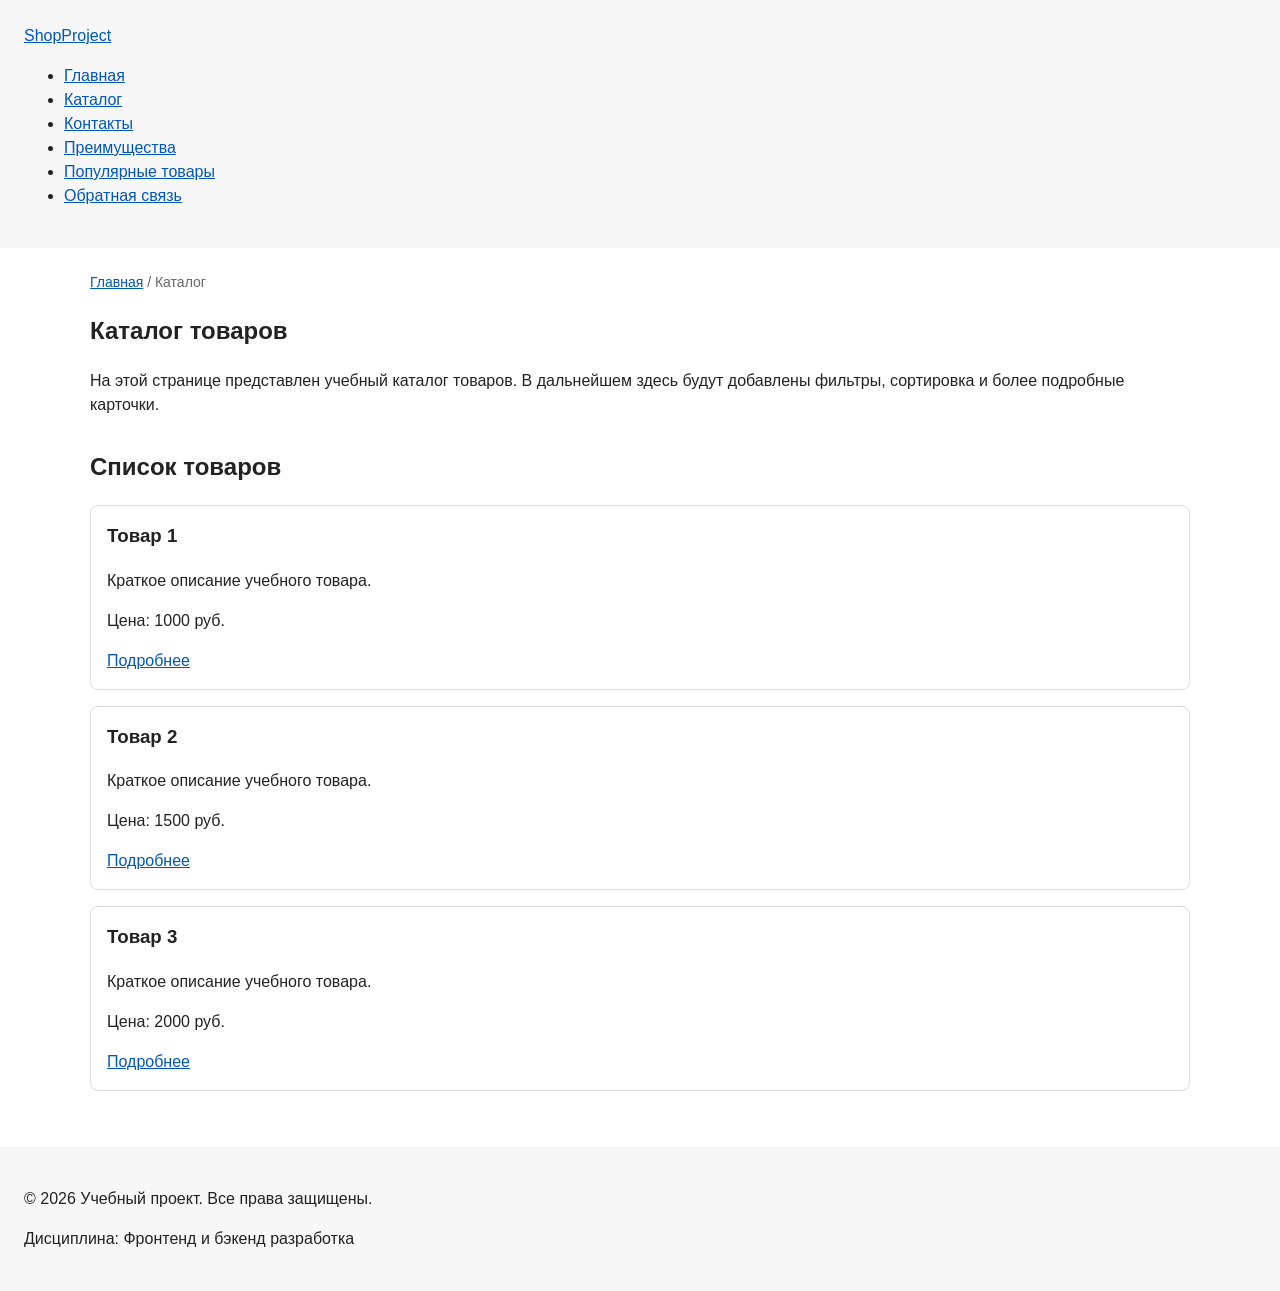
==== catalog.html @ 5ee0b692 "feat: add multi-page structure navigation and anchors" ====
<!DOCTYPE html>
<html lang="ru">
<head>
  <meta charset="UTF-8">
  <meta name="viewport" content="width=device-width, initial-scale=1.0">
  <meta name="description" content="Каталог товаров учебного интернет-магазина.">
  <title>Каталог товаров — Учебный интернет-магазин</title>
  <link rel="stylesheet" href="css/style.css">
    <meta property="og:type" content="website">
    <meta property="og:title" content="Учебный интернет-магазин">
    <meta property="og:description" content="Учебный frontend-проект интернет-магазина.">
    <meta property="og:image" content="https://username.github.io/kr1-html-css-shop/images/preview.jpg">
</head>
<body>
  <header>
    <div class="site-header">
      <a class="site-logo" href="index.html">ShopProject</a>

      <nav class="site-nav" aria-label="Основная навигация">
        <ul class="site-nav__list">
          <li><a href="index.html">Главная</a></li>
          <li><a href="catalog.html">Каталог</a></li>
          <li><a href="contacts.html">Контакты</a></li>
          <li><a href="index.html#advantages">Преимущества</a></li>
          <li><a href="index.html#popular">Популярные товары</a></li>
          <li><a href="index.html#contacts">Обратная связь</a></li>
        </ul>
      </nav>
    </div>
  </header>

  <main>
    <nav class="breadcrumbs" aria-label="Хлебные крошки">
      <a href="index.html">Главная</a>
      <span>Каталог</span>
    </nav>

    <section class="section">
      <h1>Каталог товаров</h1>
      <p>
        На этой странице представлен учебный каталог товаров.
        В дальнейшем здесь будут добавлены фильтры, сортировка и более
        подробные карточки.
      </p>
    </section>

    <section class="section">
      <h2>Список товаров</h2>

      <article class="product-card">
        <h3>Товар 1</h3>
        <p>Краткое описание учебного товара.</p>
        <p>Цена: 1000 руб.</p>
        <a class="button" href="index.html#popular">Подробнее</a>
      </article>

      <article class="product-card">
        <h3>Товар 2</h3>
        <p>Краткое описание учебного товара.</p>
        <p>Цена: 1500 руб.</p>
        <a class="button" href="index.html#popular">Подробнее</a>
      </article>

      <article class="product-card">
        <h3>Товар 3</h3>
        <p>Краткое описание учебного товара.</p>
        <p>Цена: 2000 руб.</p>
        <a class="button" href="index.html#popular">Подробнее</a>
      </article>
    </section>
  </main>

  <footer>
    <p>&copy; 2026 Учебный проект. Все права защищены.</p>
    <p>Дисциплина: Фронтенд и бэкенд разработка</p>
  </footer>
</body>
</html>
---- css/style.css ----
/* ===============================
   1. Переменные проекта
   =============================== */

:root {
  /* Основные цвета проекта */
  --color-bg: #ffffff;
  --color-text: #222222;
  --color-muted: #666666;
  --color-primary: #0057b8;
  --color-primary-dark: #003f86;
  --color-border: #dddddd;
  --color-surface: #f7f7f7;
  --color-surface-accent: #eef5ff;
  --color-danger: #b00020;
  --color-success: #168a2f;
  --color-success-bg: #eefaf0;
  --color-white: #ffffff;

  /* Отступы */
  --space-xs: 4px;
  --space-sm: 8px;
  --space-md: 16px;
  --space-lg: 24px;
  --space-xl: 32px;

  /* Скругления */
  --radius-sm: 6px;
  --radius-md: 8px;
  --radius-lg: 12px;

  /* Размеры */
  --container-width: 1100px;
}

/* ===============================
   2. Базовые стили
   =============================== */

* {
  box-sizing: border-box;
}

body {
  margin: 0;
  font-family: Arial, sans-serif;
  line-height: 1.5;
  color: var(--color-text);
  background-color: var(--color-bg);
}

header,
main,
footer {
  padding: var(--space-lg);
}

header {
  background-color: var(--color-surface);
}

footer {
  background-color: var(--color-surface);
}

/* ===============================
   3. Общие элементы интерфейса
   =============================== */

a {
  color: var(--color-primary);
}

a:hover {
  color: var(--color-primary-dark);
}

a:focus-visible {
  outline: 2px solid var(--color-primary);
  outline-offset: 3px;
}

button {
  display: inline-block;
  padding: var(--space-sm) var(--space-md);
  color: var(--color-white);
  background-color: var(--color-primary);
  text-decoration: none;
  border: none;
  border-radius: var(--radius-sm);
  cursor: pointer;
}

.button:hover {
  background-color: var(--color-primary-dark);
}

.button:focus-visible {
  outline: 2px solid var(--color-primary);
  outline-offset: 3px;
}

.button:disabled {
  opacity: 0.6;
  cursor: not-allowed;
}

/* ===============================
   4. Компоненты страницы
   =============================== */

.hero {
  max-width: var(--container-width);
  margin: 0 auto var(--space-xl);
  padding: var(--space-xl) var(--space-lg);
  background-color: var(--color-surface-accent);
  border-radius: var(--radius-lg);
}

.section {
  max-width: var(--container-width);
  margin: 0 auto var(--space-xl);
}

.section h2 {
  margin-top: 0;
}

.product-card {
  margin-bottom: var(--space-md);
  padding: var(--space-md);
  border: 1px solid var(--color-border);
  border-radius: var(--radius-md);
  background-color: var(--color-bg);
}

.product-card:hover {
  border-color: var(--color-primary);
}

.product-card h3 {
  margin-top: 0;
}

.aside-info {
  max-width: var(--container-width);
  margin: 0 auto var(--space-xl);
  padding: var(--space-md);
  border-left: 4px solid var(--color-primary);
  background-color: var(--color-surface);
}

/* ===============================
   5. Форма и модальное окно
   =============================== */

.order-dialog {
  width: min(100% - 32px, 560px);
  padding: var(--space-lg);
  border: none;
  border-radius: var(--radius-lg);
}

.order-dialog::backdrop {
  background-color: rgba(0, 0, 0, 0.5);
}

.form-field {
  margin-bottom: var(--space-md);
}

.form-field label {
  display: block;
  margin-bottom: var(--space-xs);
}

.form-field input,
.form-field select,
.form-field textarea {
  width: 100%;
  padding: 10px 12px;
  border: 1px solid var(--color-border);
  border-radius: var(--radius-sm);
  font: inherit;
}

.form-field input[type="checkbox"] {
  width: auto;
}

.form-field small {
  display: block;
  margin-top: var(--space-xs);
  color: var(--color-muted);
}

.form-field input:hover,
.form-field select:hover,
.form-field textarea:hover {
  border-color: var(--color-primary);
}

.form-field input:focus-visible,
.form-field select:focus-visible,
.form-field textarea:focus-visible,
.form-actions button:focus-visible {
  outline: 2px solid var(--color-primary);
  outline-offset: 3px;
}

[aria-invalid="true"] {
  border-color: var(--color-danger);
}

.success-message {
  max-width: var(--container-width);
  margin: var(--space-lg) auto;
  padding: var(--space-md);
  border-left: 4px solid var(--color-success);
  background-color: var(--color-success-bg);
}

.breadcrumbs {
  max-width: var(--container-width);
  margin: 0 auto var(--space-md);
  font-size: 14px;
  color: var(--color-muted);
}

.breadcrumbs a {
  color: var(--color-primary);
}

.breadcrumbs span::before {
  content: " / ";
  color: var(--color-muted);
}

html {
  scroll-behavior: smooth;
}

:target {
  outline: 2px dashed var(--color-primary);
  outline-offset: 4px;
}
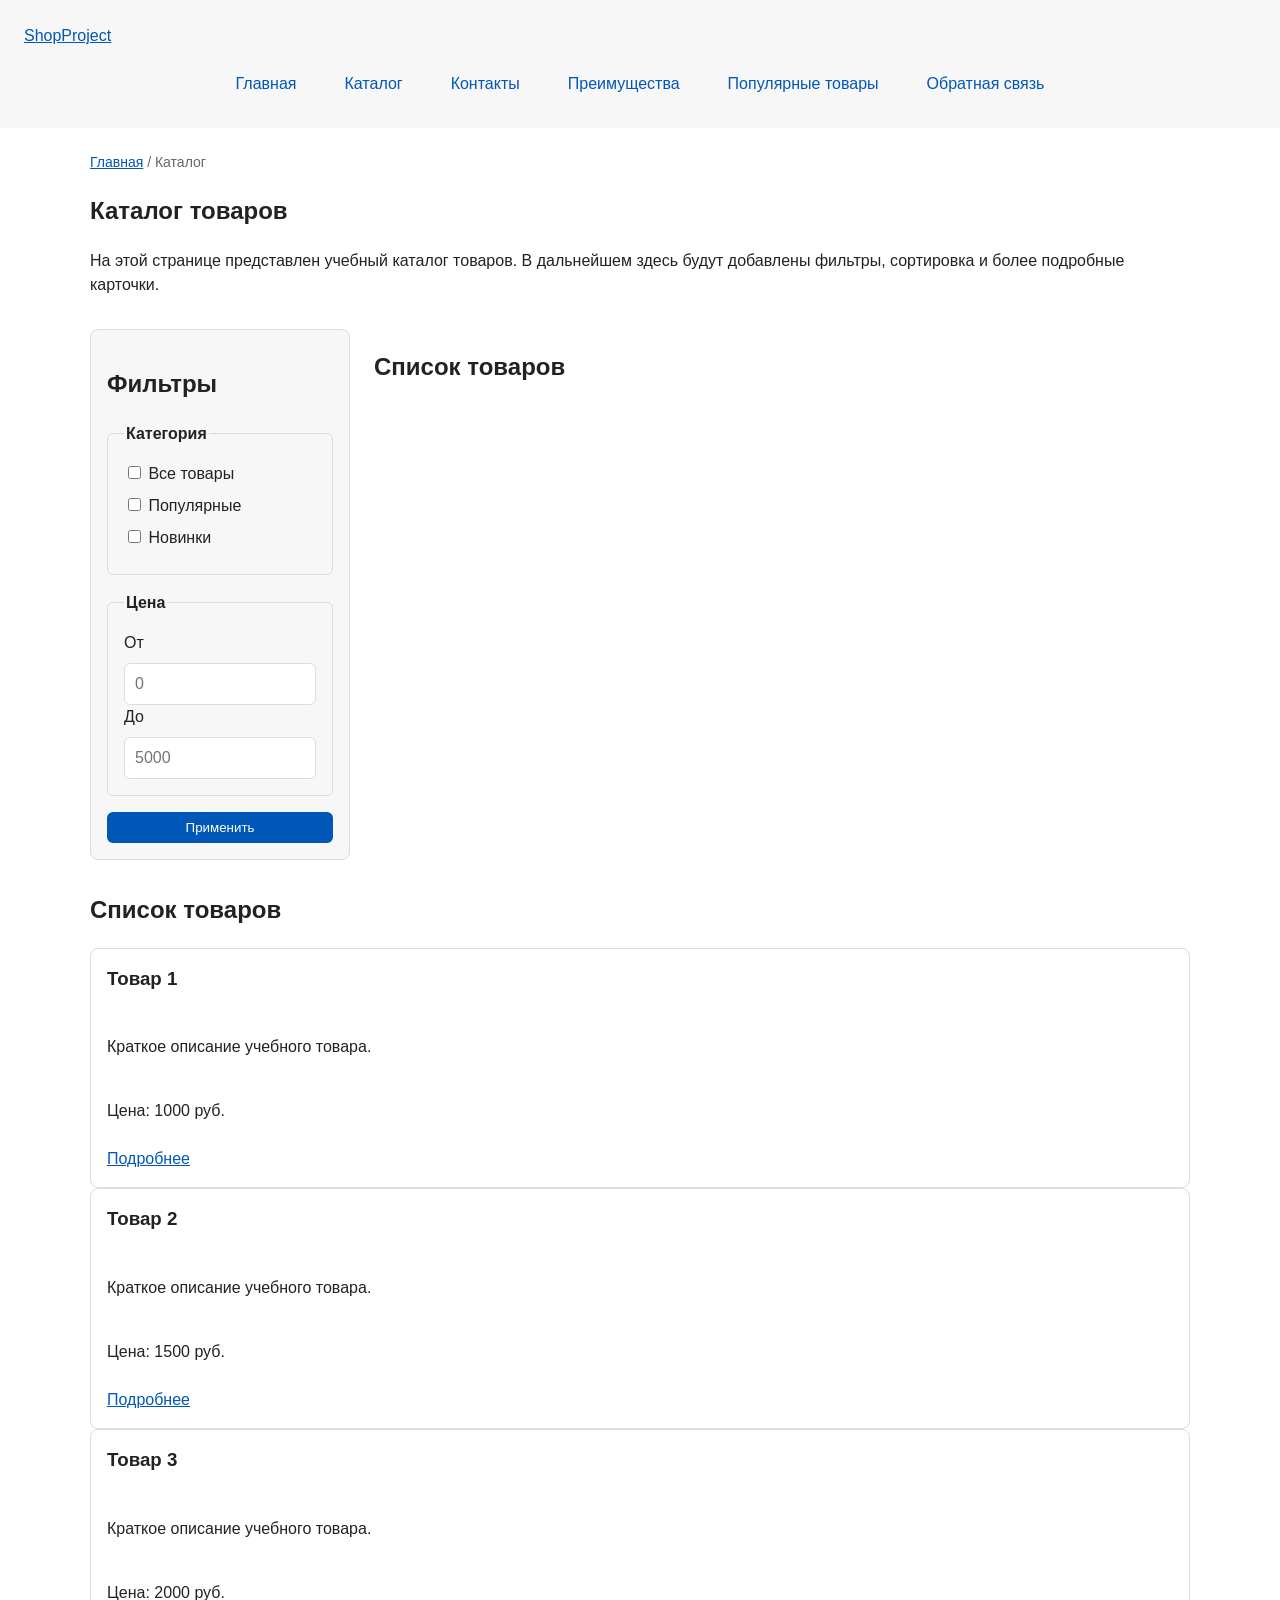
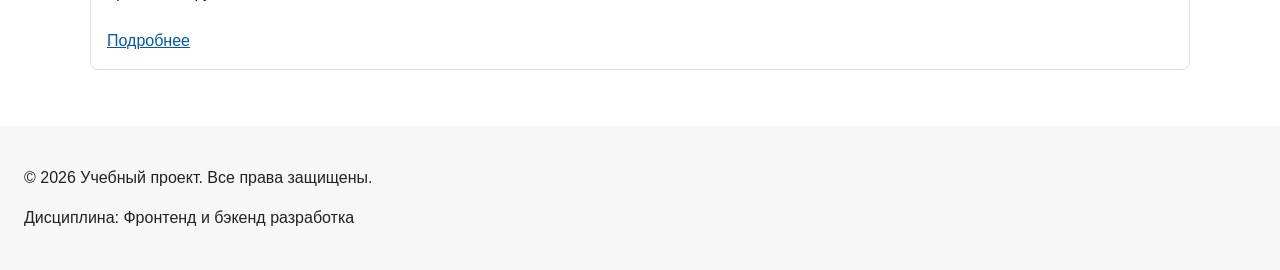
==== commit ca02f81f: "feat: add flex navigation and grid catalog layout" ====
--- a/catalog.html
+++ b/catalog.html
@@ -44,6 +44,53 @@
       </p>
     </section>
 
+    <section class="catalog-layout">
+  <aside class="catalog-filters">
+    <h2>Фильтры</h2>
+
+    <form class="filters-form" action="#" method="get">
+      <fieldset>
+        <legend>Категория</legend>
+
+        <label>
+          <input type="checkbox" name="category" value="all">
+          Все товары
+        </label>
+
+        <label>
+          <input type="checkbox" name="category" value="popular">
+          Популярные
+        </label>
+
+        <label>
+          <input type="checkbox" name="category" value="new">
+          Новинки
+        </label>
+      </fieldset>
+
+      <fieldset>
+        <legend>Цена</legend>
+
+        <label for="price-from">От</label>
+        <input id="price-from" name="price-from" type="number" min="0" placeholder="0">
+
+        <label for="price-to">До</label>
+        <input id="price-to" name="price-to" type="number" min="0" placeholder="5000">
+      </fieldset>
+
+      <button class="button" type="submit">Применить</button>
+    </form>
+  </aside>
+
+  <section class="catalog-products">
+    <h2>Список товаров</h2>
+
+    <div class="products-grid">
+      <!-- Карточки товаров -->
+    </div>
+  </section>
+    </section>
+
     <section class="section">
       <h2>Список товаров</h2>
 
--- a/css/style.css
+++ b/css/style.css
@@ -127,11 +127,19 @@
 }
 
 .product-card {
-  margin-bottom: var(--space-md);
+  display: flex;
+  flex-direction: column;
+  gap: var(--space-sm);
+  margin-bottom: 0;
   padding: var(--space-md);
   border: 1px solid var(--color-border);
   border-radius: var(--radius-md);
   background-color: var(--color-bg);
+}
+
+.product-card .button {
+  margin-top: auto;
+  align-self: flex-start;
 }
 
 .product-card:hover {
@@ -243,4 +251,84 @@
 :target {
   outline: 2px dashed var(--color-primary);
   outline-offset: 4px;
+}
+
+.site-nav__list {
+  display: flex;
+  flex-wrap: wrap;
+  justify-content: center;
+  align-items: center;
+  gap: var(--space-md);
+  padding: 0;
+  margin: var(--space-md) 0 0;
+  list-style: none;
+}
+
+.site-nav__list a {
+  display: inline-block;
+  padding: var(--space-sm) var(--space-md);
+  color: var(--color-primary);
+  text-decoration: none;
+  border-radius: var(--radius-sm);
+}
+
+.site-nav__list a:hover {
+  color: var(--color-white);
+  background-color: var(--color-primary);
+}
+
+.products-grid {
+  display: grid;
+  grid-template-columns: repeat(3, 1fr);
+  gap: var(--space-lg);
+}
+
+.catalog-layout {
+  max-width: var(--container-width);
+  margin: 0 auto var(--space-xl);
+  display: grid;
+  grid-template-columns: 260px 1fr;
+  grid-template-areas: "filters products";
+  gap: var(--space-lg);
+}
+
+.catalog-filters {
+  grid-area: filters;
+  padding: var(--space-md);
+  border: 1px solid var(--color-border);
+  border-radius: var(--radius-md);
+  background-color: var(--color-surface);
+}
+
+.catalog-products {
+  grid-area: products;
+}
+
+.filters-form {
+  display: grid;
+  gap: var(--space-md);
+}
+
+.filters-form fieldset {
+  margin: 0;
+  padding: var(--space-md);
+  border: 1px solid var(--color-border);
+  border-radius: var(--radius-sm);
+}
+
+.filters-form legend {
+  font-weight: 700;
+}
+
+.filters-form label {
+  display: block;
+  margin-bottom: var(--space-sm);
+}
+
+.filters-form input[type="number"] {
+  width: 100%;
+  padding: 8px 10px;
+  border: 1px solid var(--color-border);
+  border-radius: var(--radius-sm);
+  font: inherit;
 }
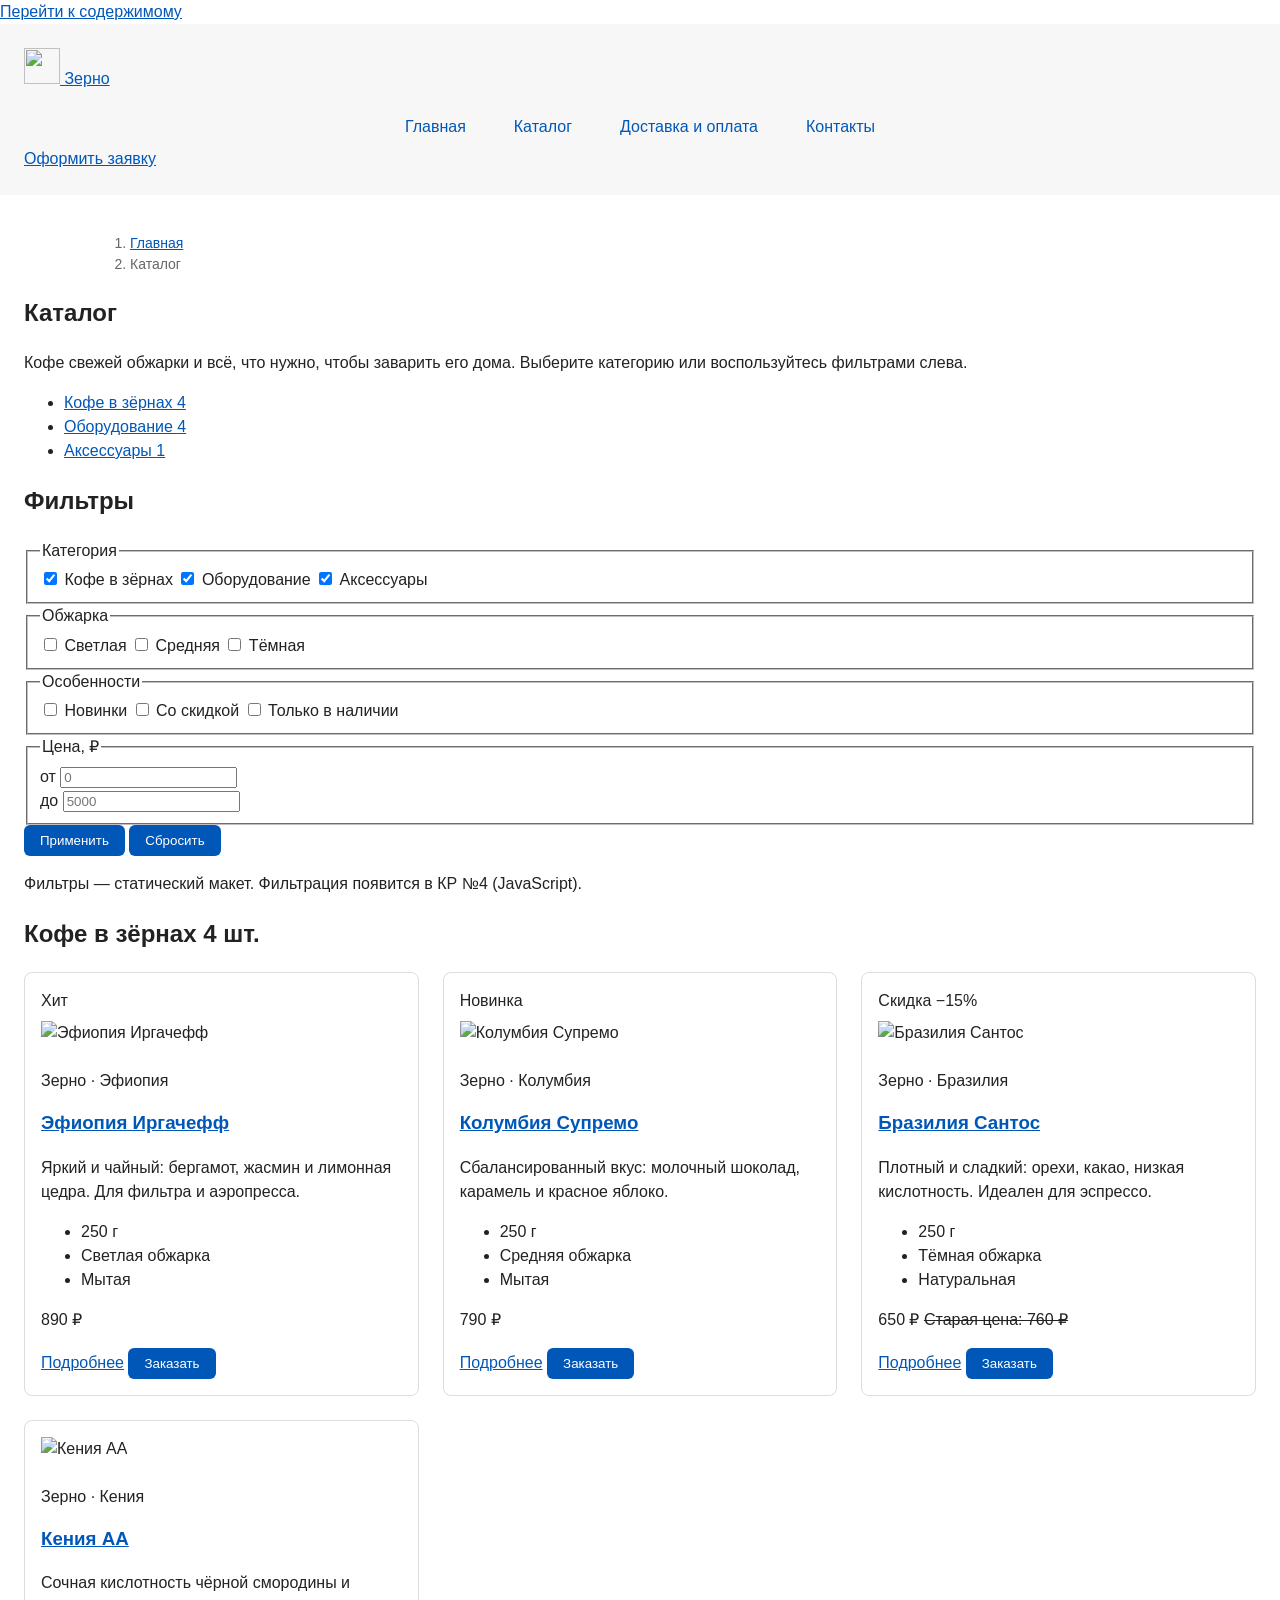
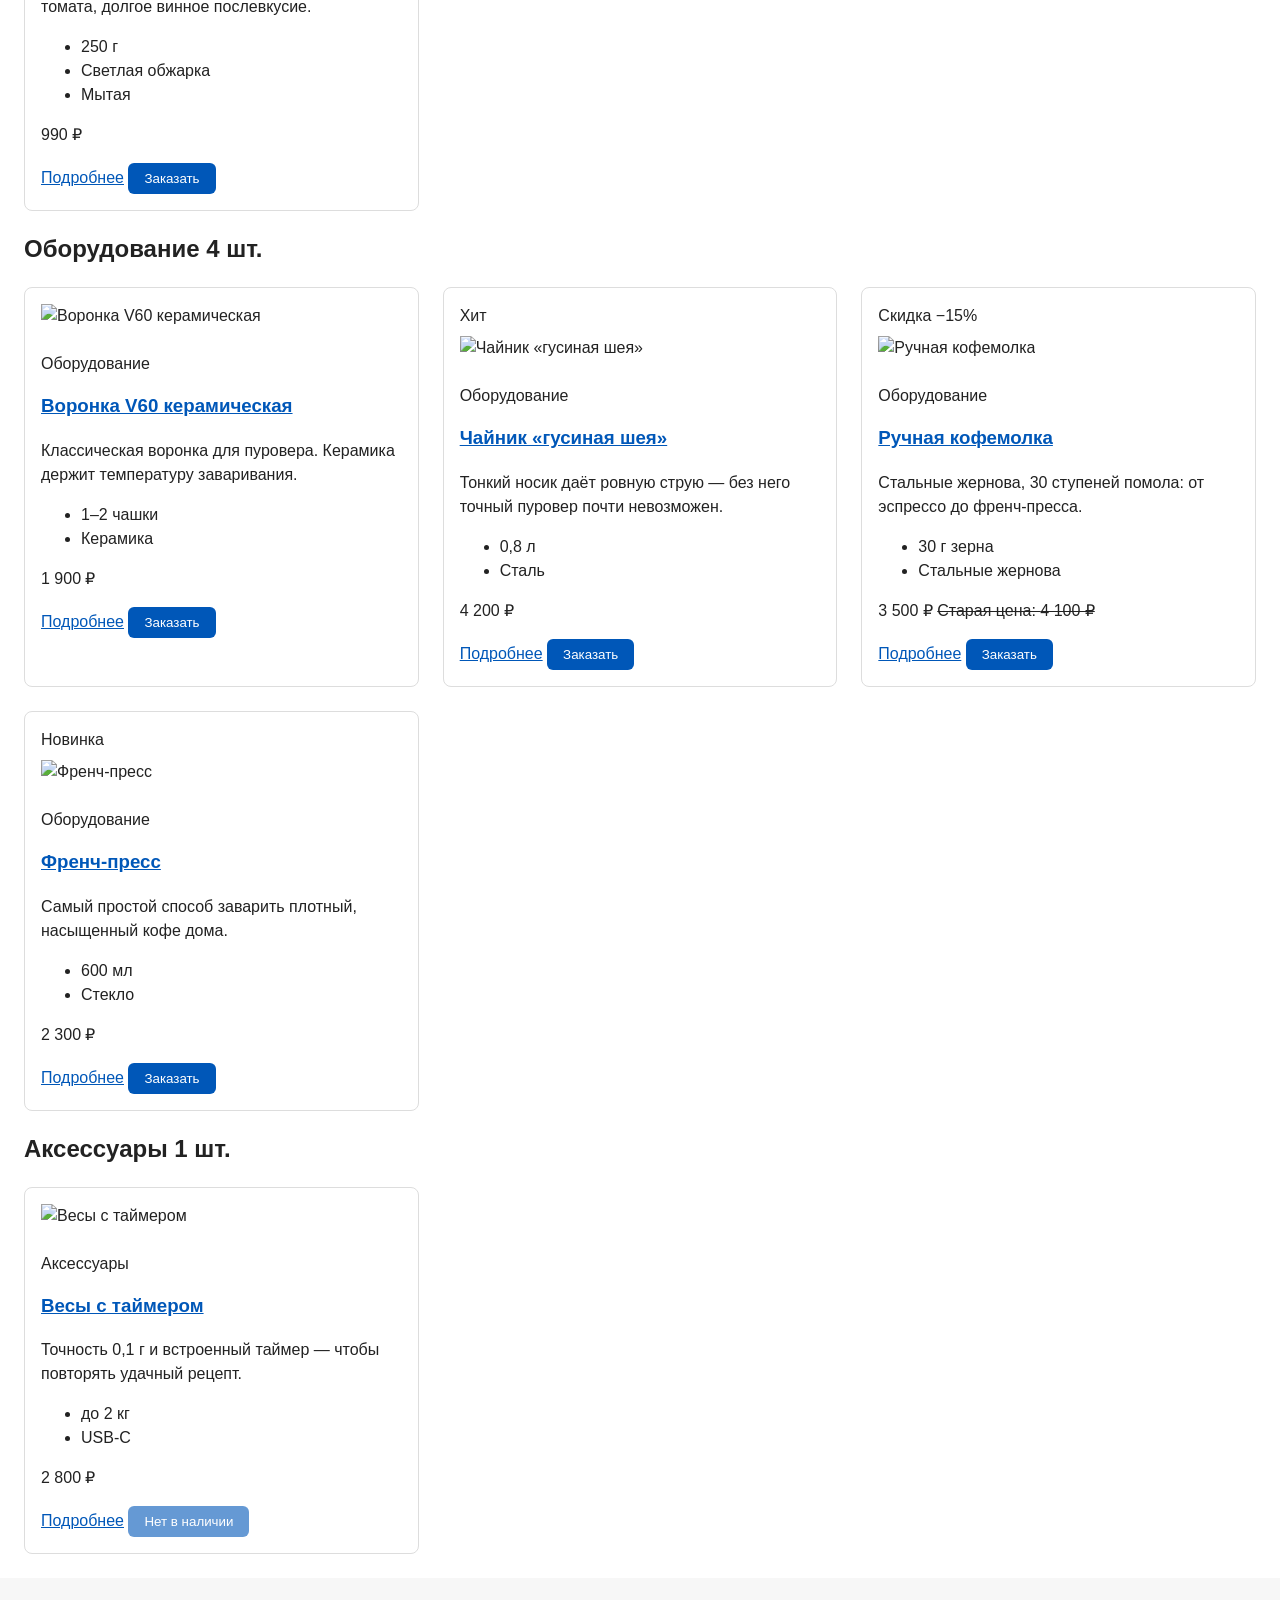
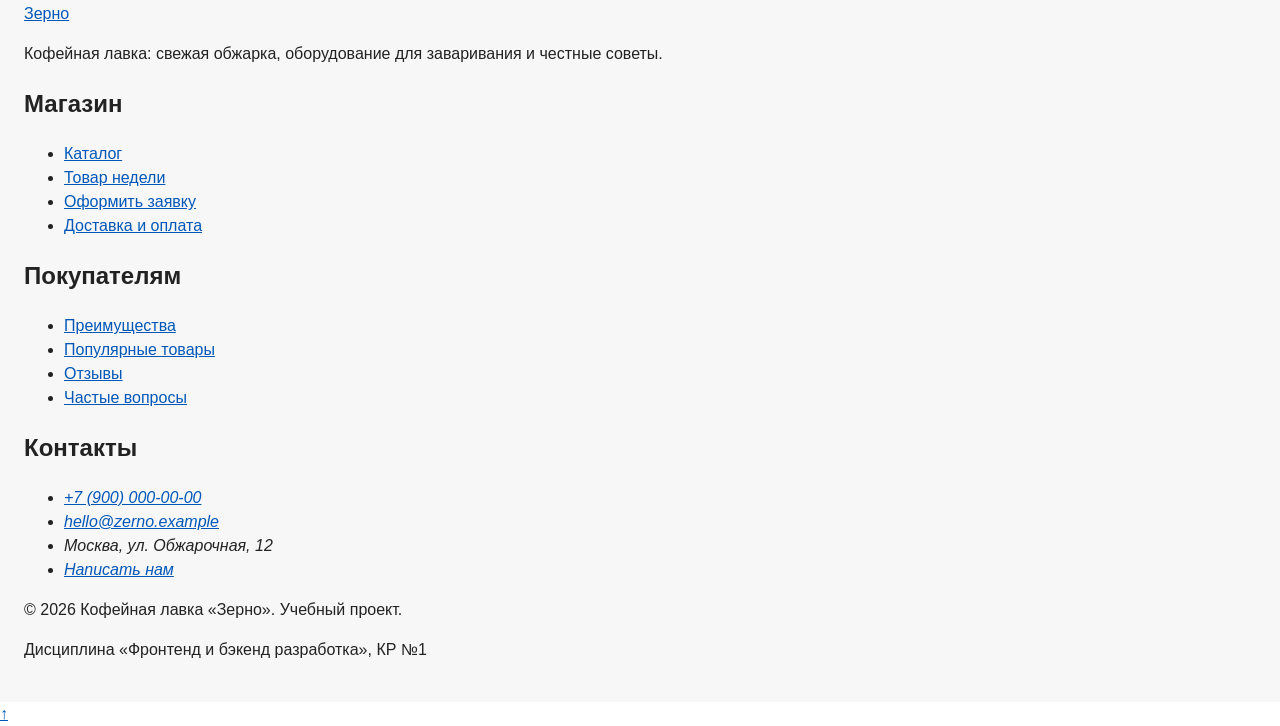
==== commit 9cce3594: "feat: add catalog categories filters and product cards" ====
--- a/catalog.html
+++ b/catalog.html
@@ -3,123 +3,391 @@
 <head>
   <meta charset="UTF-8">
   <meta name="viewport" content="width=device-width, initial-scale=1.0">
-  <meta name="description" content="Каталог товаров учебного интернет-магазина.">
-  <title>Каталог товаров — Учебный интернет-магазин</title>
+  <title>Каталог кофе и оборудования — Зерно</title>
+  <meta name="description" content="Каталог кофейной лавки «Зерно»: кофе в зёрнах из Эфиопии, Колумбии, Бразилии и Кении, воронки, кофемолки, чайники и аксессуары.">
+  <meta property="og:type" content="website">
+  <meta property="og:title" content="Каталог кофе и оборудования — Зерно">
+  <meta property="og:description" content="Каталог кофейной лавки «Зерно»: кофе в зёрнах из Эфиопии, Колумбии, Бразилии и Кении, воронки, кофемолки, чайники и аксессуары.">
+  <meta property="og:url" content="https://altikk.github.io/kr1-html-css-shop/catalog.html">
+  <link rel="icon" href="images/logo.svg" type="image/svg+xml">
+  <link rel="preconnect" href="https://fonts.googleapis.com">
+  <link rel="preconnect" href="https://fonts.gstatic.com" crossorigin>
+  <link rel="stylesheet" href="https://fonts.googleapis.com/css2?family=Lora:ital,wght@0,600;0,700;1,600&amp;family=Manrope:wght@400;500;600;700;800&amp;display=swap">
   <link rel="stylesheet" href="css/style.css">
-    <meta property="og:type" content="website">
-    <meta property="og:title" content="Учебный интернет-магазин">
-    <meta property="og:description" content="Учебный frontend-проект интернет-магазина.">
-    <meta property="og:image" content="https://username.github.io/kr1-html-css-shop/images/preview.jpg">
+  <script src="js/main.js" defer></script>
 </head>
-<body>
-  <header>
-    <div class="site-header">
-      <a class="site-logo" href="index.html">ShopProject</a>
+<body id="top">
+  <a class="skip-link" href="#main">Перейти к содержимому</a>
+
+  <header class="site-header">
+    <div class="site-header__inner container">
+      <a class="site-header__logo" href="index.html">
+        <img class="site-header__logo-image" src="images/logo.svg" alt="" width="36" height="36">
+        Зерно
+      </a>
 
       <nav class="site-nav" aria-label="Основная навигация">
         <ul class="site-nav__list">
-          <li><a href="index.html">Главная</a></li>
-          <li><a href="catalog.html">Каталог</a></li>
-          <li><a href="contacts.html">Контакты</a></li>
-          <li><a href="index.html#advantages">Преимущества</a></li>
-          <li><a href="index.html#popular">Популярные товары</a></li>
-          <li><a href="index.html#contacts">Обратная связь</a></li>
+          <li class="site-nav__item"><a class="site-nav__link" href="index.html">Главная</a></li>
+          <li class="site-nav__item"><a class="site-nav__link site-nav__link--active" href="catalog.html" aria-current="page">Каталог</a></li>
+          <li class="site-nav__item"><a class="site-nav__link" href="delivery.html">Доставка и оплата</a></li>
+          <li class="site-nav__item"><a class="site-nav__link" href="contacts.html">Контакты</a></li>
         </ul>
       </nav>
+
+      <a class="button button--small" href="order.html">Оформить заявку</a>
     </div>
   </header>
 
-  <main>
-    <nav class="breadcrumbs" aria-label="Хлебные крошки">
-      <a href="index.html">Главная</a>
-      <span>Каталог</span>
+  <main id="main">
+    <nav class="breadcrumbs container" aria-label="Хлебные крошки">
+      <ol class="breadcrumbs__list">
+        <li class="breadcrumbs__item"><a class="breadcrumbs__link" href="index.html">Главная</a></li>
+        <li class="breadcrumbs__item" aria-current="page">Каталог</li>
+      </ol>
     </nav>
 
-    <section class="section">
-      <h1>Каталог товаров</h1>
-      <p>
-        На этой странице представлен учебный каталог товаров.
-        В дальнейшем здесь будут добавлены фильтры, сортировка и более
-        подробные карточки.
+    <section class="page-intro container" aria-labelledby="catalog-title">
+      <h1 id="catalog-title">Каталог</h1>
+      <p class="page-intro__text">
+        Кофе свежей обжарки и всё, что нужно, чтобы заварить его дома.
+        Выберите категорию или воспользуйтесь фильтрами слева.
       </p>
+
+      <nav class="category-nav" aria-label="Категории каталога">
+        <ul class="category-nav__list">
+          <li><a class="category-nav__link" href="#beans">Кофе в зёрнах <span class="category-nav__count">4</span></a></li>
+          <li><a class="category-nav__link" href="#gear">Оборудование <span class="category-nav__count">4</span></a></li>
+          <li><a class="category-nav__link" href="#accessories">Аксессуары <span class="category-nav__count">1</span></a></li>
+        </ul>
+      </nav>
     </section>
 
-    <section class="catalog-layout">
-  <aside class="catalog-filters">
-    <h2>Фильтры</h2>
-
-    <form class="filters-form" action="#" method="get">
-      <fieldset>
-        <legend>Категория</legend>
-
-        <label>
-          <input type="checkbox" name="category" value="all">
-          Все товары
+    <div class="catalog container">
+      <aside class="catalog__filters filters" aria-labelledby="filters-title">
+        <h2 class="filters__title" id="filters-title">Фильтры</h2>
+
+        <form class="filters__form" action="catalog.html" method="get">
+          <fieldset class="filters__group">
+            <legend class="filters__legend">Категория</legend>
+            <label class="filters__option"><input class="filters__checkbox" type="checkbox" name="category" value="beans" checked> Кофе в зёрнах</label>
+            <label class="filters__option"><input class="filters__checkbox" type="checkbox" name="category" value="gear" checked> Оборудование</label>
+            <label class="filters__option"><input class="filters__checkbox" type="checkbox" name="category" value="accessories" checked> Аксессуары</label>
+          </fieldset>
+
+          <fieldset class="filters__group">
+            <legend class="filters__legend">Обжарка</legend>
+            <label class="filters__option"><input class="filters__checkbox" type="checkbox" name="roast" value="light"> Светлая</label>
+            <label class="filters__option"><input class="filters__checkbox" type="checkbox" name="roast" value="medium"> Средняя</label>
+            <label class="filters__option"><input class="filters__checkbox" type="checkbox" name="roast" value="dark"> Тёмная</label>
+          </fieldset>
+
+          <fieldset class="filters__group">
+            <legend class="filters__legend">Особенности</legend>
+            <label class="filters__option"><input class="filters__checkbox" type="checkbox" name="tag" value="new"> Новинки</label>
+            <label class="filters__option"><input class="filters__checkbox" type="checkbox" name="tag" value="sale"> Со скидкой</label>
+            <label class="filters__option"><input class="filters__checkbox" type="checkbox" name="tag" value="stock"> Только в наличии</label>
+          </fieldset>
+
+          <fieldset class="filters__group">
+            <legend class="filters__legend">Цена, ₽</legend>
+            <div class="filters__range">
+              <div>
+                <label class="filters__label" for="price-from">от</label>
+                <input class="filters__input" id="price-from" name="price-from" type="number" min="0" step="50" placeholder="0">
+              </div>
+              <div>
+                <label class="filters__label" for="price-to">до</label>
+                <input class="filters__input" id="price-to" name="price-to" type="number" min="0" step="50" placeholder="5000">
+              </div>
+            </div>
+          </fieldset>
+
+          <div class="button-group">
+            <button class="button button--small" type="submit">Применить</button>
+            <button class="button button--ghost button--small" type="reset">Сбросить</button>
+          </div>
+          <p class="filters__note">Фильтры — статический макет. Фильтрация появится в КР №4 (JavaScript).</p>
+        </form>
+      </aside>
+
+      <div class="catalog__products">
+        <section class="catalog__group" id="beans" aria-labelledby="beans-title">
+          <h2 class="catalog__group-title" id="beans-title">Кофе в зёрнах <span class="catalog__group-count">4 шт.</span></h2>
+          <div class="products-grid">
+          <article class="product-card product-card--featured">
+            <span class="product-card__badge product-card__badge--hit">Хит</span>
+            <div class="product-card__media">
+              <img class="product-card__image" src="images/beans-ethiopia.svg" alt="Эфиопия Иргачефф" width="400" height="300" loading="lazy">
+            </div>
+            <div class="product-card__body">
+              <p class="product-card__category">Зерно · Эфиопия</p>
+              <h3 class="product-card__title"><a class="product-card__title-link" href="product.html">Эфиопия Иргачефф</a></h3>
+              <p class="product-card__description">Яркий и чайный: бергамот, жасмин и лимонная цедра. Для фильтра и аэропресса.</p>
+              <ul class="product-card__meta" aria-label="Характеристики"><li>250 г</li><li>Светлая обжарка</li><li>Мытая</li></ul>
+              <p class="product-card__price">890 ₽</p>
+              <div class="product-card__actions">
+                <a class="button button--secondary button--small" href="product.html">Подробнее</a>
+                <button class="button button--small" type="button" data-order-product="Эфиопия Иргачефф, 250 г">Заказать</button>
+              </div>
+            </div>
+          </article>
+
+          <article class="product-card">
+            <span class="product-card__badge product-card__badge--new">Новинка</span>
+            <div class="product-card__media">
+              <img class="product-card__image" src="images/beans-colombia.svg" alt="Колумбия Супремо" width="400" height="300" loading="lazy">
+            </div>
+            <div class="product-card__body">
+              <p class="product-card__category">Зерно · Колумбия</p>
+              <h3 class="product-card__title"><a class="product-card__title-link" href="product.html">Колумбия Супремо</a></h3>
+              <p class="product-card__description">Сбалансированный вкус: молочный шоколад, карамель и красное яблоко.</p>
+              <ul class="product-card__meta" aria-label="Характеристики"><li>250 г</li><li>Средняя обжарка</li><li>Мытая</li></ul>
+              <p class="product-card__price">790 ₽</p>
+              <div class="product-card__actions">
+                <a class="button button--secondary button--small" href="product.html">Подробнее</a>
+                <button class="button button--small" type="button" data-order-product="Колумбия Супремо, 250 г">Заказать</button>
+              </div>
+            </div>
+          </article>
+
+          <article class="product-card product-card--discount">
+            <span class="product-card__badge product-card__badge--sale"><span class="visually-hidden">Скидка </span>−15%</span>
+            <div class="product-card__media">
+              <img class="product-card__image" src="images/beans-brazil.svg" alt="Бразилия Сантос" width="400" height="300" loading="lazy">
+            </div>
+            <div class="product-card__body">
+              <p class="product-card__category">Зерно · Бразилия</p>
+              <h3 class="product-card__title"><a class="product-card__title-link" href="product.html">Бразилия Сантос</a></h3>
+              <p class="product-card__description">Плотный и сладкий: орехи, какао, низкая кислотность. Идеален для эспрессо.</p>
+              <ul class="product-card__meta" aria-label="Характеристики"><li>250 г</li><li>Тёмная обжарка</li><li>Натуральная</li></ul>
+              <p class="product-card__price">650 ₽ <s class="product-card__old-price"><span class="visually-hidden">Старая цена: </span>760 ₽</s></p>
+              <div class="product-card__actions">
+                <a class="button button--secondary button--small" href="product.html">Подробнее</a>
+                <button class="button button--small" type="button" data-order-product="Бразилия Сантос, 250 г">Заказать</button>
+              </div>
+            </div>
+          </article>
+
+          <article class="product-card">
+            <div class="product-card__media">
+              <img class="product-card__image" src="images/beans-kenya.svg" alt="Кения АА" width="400" height="300" loading="lazy">
+            </div>
+            <div class="product-card__body">
+              <p class="product-card__category">Зерно · Кения</p>
+              <h3 class="product-card__title"><a class="product-card__title-link" href="product.html">Кения АА</a></h3>
+              <p class="product-card__description">Сочная кислотность чёрной смородины и томата, долгое винное послевкусие.</p>
+              <ul class="product-card__meta" aria-label="Характеристики"><li>250 г</li><li>Светлая обжарка</li><li>Мытая</li></ul>
+              <p class="product-card__price">990 ₽</p>
+              <div class="product-card__actions">
+                <a class="button button--secondary button--small" href="product.html">Подробнее</a>
+                <button class="button button--small" type="button" data-order-product="Кения АА, 250 г">Заказать</button>
+              </div>
+            </div>
+          </article>
+          </div>
+        </section>
+
+        <section class="catalog__group" id="gear" aria-labelledby="gear-title">
+          <h2 class="catalog__group-title" id="gear-title">Оборудование <span class="catalog__group-count">4 шт.</span></h2>
+          <div class="products-grid">
+          <article class="product-card">
+            <div class="product-card__media">
+              <img class="product-card__image" src="images/dripper.svg" alt="Воронка V60 керамическая" width="400" height="300" loading="lazy">
+            </div>
+            <div class="product-card__body">
+              <p class="product-card__category">Оборудование</p>
+              <h3 class="product-card__title"><a class="product-card__title-link" href="product.html">Воронка V60 керамическая</a></h3>
+              <p class="product-card__description">Классическая воронка для пуровера. Керамика держит температуру заваривания.</p>
+              <ul class="product-card__meta" aria-label="Характеристики"><li>1–2 чашки</li><li>Керамика</li></ul>
+              <p class="product-card__price">1 900 ₽</p>
+              <div class="product-card__actions">
+                <a class="button button--secondary button--small" href="product.html">Подробнее</a>
+                <button class="button button--small" type="button" data-order-product="Воронка V60 керамическая">Заказать</button>
+              </div>
+            </div>
+          </article>
+
+          <article class="product-card">
+            <span class="product-card__badge product-card__badge--hit">Хит</span>
+            <div class="product-card__media">
+              <img class="product-card__image" src="images/kettle.svg" alt="Чайник «гусиная шея»" width="400" height="300" loading="lazy">
+            </div>
+            <div class="product-card__body">
+              <p class="product-card__category">Оборудование</p>
+              <h3 class="product-card__title"><a class="product-card__title-link" href="product.html">Чайник «гусиная шея»</a></h3>
+              <p class="product-card__description">Тонкий носик даёт ровную струю — без него точный пуровер почти невозможен.</p>
+              <ul class="product-card__meta" aria-label="Характеристики"><li>0,8 л</li><li>Сталь</li></ul>
+              <p class="product-card__price">4 200 ₽</p>
+              <div class="product-card__actions">
+                <a class="button button--secondary button--small" href="product.html">Подробнее</a>
+                <button class="button button--small" type="button" data-order-product="Чайник «гусиная шея» 0,8 л">Заказать</button>
+              </div>
+            </div>
+          </article>
+
+          <article class="product-card product-card--discount">
+            <span class="product-card__badge product-card__badge--sale"><span class="visually-hidden">Скидка </span>−15%</span>
+            <div class="product-card__media">
+              <img class="product-card__image" src="images/grinder.svg" alt="Ручная кофемолка" width="400" height="300" loading="lazy">
+            </div>
+            <div class="product-card__body">
+              <p class="product-card__category">Оборудование</p>
+              <h3 class="product-card__title"><a class="product-card__title-link" href="product.html">Ручная кофемолка</a></h3>
+              <p class="product-card__description">Стальные жернова, 30 ступеней помола: от эспрессо до френч-пресса.</p>
+              <ul class="product-card__meta" aria-label="Характеристики"><li>30 г зерна</li><li>Стальные жернова</li></ul>
+              <p class="product-card__price">3 500 ₽ <s class="product-card__old-price"><span class="visually-hidden">Старая цена: </span>4 100 ₽</s></p>
+              <div class="product-card__actions">
+                <a class="button button--secondary button--small" href="product.html">Подробнее</a>
+                <button class="button button--small" type="button" data-order-product="Ручная кофемолка">Заказать</button>
+              </div>
+            </div>
+          </article>
+
+          <article class="product-card">
+            <span class="product-card__badge product-card__badge--new">Новинка</span>
+            <div class="product-card__media">
+              <img class="product-card__image" src="images/french-press.svg" alt="Френч-пресс" width="400" height="300" loading="lazy">
+            </div>
+            <div class="product-card__body">
+              <p class="product-card__category">Оборудование</p>
+              <h3 class="product-card__title"><a class="product-card__title-link" href="product.html">Френч-пресс</a></h3>
+              <p class="product-card__description">Самый простой способ заварить плотный, насыщенный кофе дома.</p>
+              <ul class="product-card__meta" aria-label="Характеристики"><li>600 мл</li><li>Стекло</li></ul>
+              <p class="product-card__price">2 300 ₽</p>
+              <div class="product-card__actions">
+                <a class="button button--secondary button--small" href="product.html">Подробнее</a>
+                <button class="button button--small" type="button" data-order-product="Френч-пресс 600 мл">Заказать</button>
+              </div>
+            </div>
+          </article>
+          </div>
+        </section>
+
+        <section class="catalog__group" id="accessories" aria-labelledby="accessories-title">
+          <h2 class="catalog__group-title" id="accessories-title">Аксессуары <span class="catalog__group-count">1 шт.</span></h2>
+          <div class="products-grid">
+          <article class="product-card product-card--out-of-stock">
+            <div class="product-card__media">
+              <img class="product-card__image" src="images/scale.svg" alt="Весы с таймером" width="400" height="300" loading="lazy">
+            </div>
+            <div class="product-card__body">
+              <p class="product-card__category">Аксессуары</p>
+              <h3 class="product-card__title"><a class="product-card__title-link" href="product.html">Весы с таймером</a></h3>
+              <p class="product-card__description">Точность 0,1 г и встроенный таймер — чтобы повторять удачный рецепт.</p>
+              <ul class="product-card__meta" aria-label="Характеристики"><li>до 2 кг</li><li>USB-C</li></ul>
+              <p class="product-card__price">2 800 ₽</p>
+              <div class="product-card__actions">
+                <a class="button button--secondary button--small" href="product.html">Подробнее</a>
+                <button class="button button--small" type="button" disabled>Нет в наличии</button>
+              </div>
+            </div>
+          </article>
+          </div>
+        </section>
+      </div>
+    </div>
+  </main>
+
+  <footer class="site-footer">
+    <div class="site-footer__inner container">
+      <div>
+        <a class="site-footer__logo" href="index.html">Зерно</a>
+        <p class="site-footer__text">Кофейная лавка: свежая обжарка, оборудование для заваривания и честные советы.</p>
+      </div>
+
+      <nav aria-label="Разделы сайта">
+        <h2 class="site-footer__title">Магазин</h2>
+        <ul class="site-footer__list">
+          <li><a class="site-footer__link" href="catalog.html">Каталог</a></li>
+          <li><a class="site-footer__link" href="product.html">Товар недели</a></li>
+          <li><a class="site-footer__link" href="order.html">Оформить заявку</a></li>
+          <li><a class="site-footer__link" href="delivery.html">Доставка и оплата</a></li>
+        </ul>
+      </nav>
+
+      <nav aria-label="Быстрые ссылки">
+        <h2 class="site-footer__title">Покупателям</h2>
+        <ul class="site-footer__list">
+          <li><a class="site-footer__link" href="index.html#advantages">Преимущества</a></li>
+          <li><a class="site-footer__link" href="index.html#popular">Популярные товары</a></li>
+          <li><a class="site-footer__link" href="index.html#reviews">Отзывы</a></li>
+          <li><a class="site-footer__link" href="index.html#faq">Частые вопросы</a></li>
+        </ul>
+      </nav>
+
+      <div>
+        <h2 class="site-footer__title">Контакты</h2>
+        <address class="site-footer__address">
+          <ul class="site-footer__list">
+            <li><a class="site-footer__link" href="tel:+79000000000">+7 (900) 000-00-00</a></li>
+            <li><a class="site-footer__link" href="mailto:hello@zerno.example">hello@zerno.example</a></li>
+            <li>Москва, ул. Обжарочная, 12</li>
+            <li><a class="site-footer__link" href="contacts.html#feedback">Написать нам</a></li>
+          </ul>
+        </address>
+      </div>
+    </div>
+
+    <div class="site-footer__bottom container">
+      <p>&copy; 2026 Кофейная лавка «Зерно». Учебный проект.</p>
+      <p>Дисциплина «Фронтенд и бэкенд разработка», КР №1</p>
+    </div>
+  </footer>
+
+  <a class="back-to-top" href="#top" aria-label="Наверх">↑</a>
+
+  <!-- Модальное окно быстрого заказа: открывается кнопками «Заказать» -->
+  <dialog class="modal" id="order-dialog" aria-labelledby="order-dialog-title">
+    <div class="modal__header">
+      <h2 class="modal__title" id="order-dialog-title">Быстрый заказ</h2>
+      <p class="modal__product">Товар: <strong data-product-name>не выбран</strong></p>
+      <button class="modal__close" type="button" data-close-dialog aria-label="Закрыть окно">×</button>
+    </div>
+
+    <div class="modal__body">
+      <form class="order-form" action="#" method="post" novalidate data-validate data-success="quick-order-success">
+        <input id="quick-product" name="product" type="hidden">
+
+        <div class="order-form__field">
+          <label class="order-form__label" for="quick-name">Имя <span class="order-form__required" aria-hidden="true">*</span></label>
+          <input class="order-form__input" id="quick-name" name="name" type="text" placeholder="Как к вам обращаться" minlength="2" autocomplete="given-name" required>
+        </div>
+
+        <div class="order-form__row">
+          <div class="order-form__field">
+            <label class="order-form__label" for="quick-email">E-mail <span class="order-form__required" aria-hidden="true">*</span></label>
+            <input class="order-form__input" id="quick-email" name="email" type="email" placeholder="example@mail.ru" autocomplete="email" required>
+          </div>
+
+          <div class="order-form__field">
+            <label class="order-form__label" for="quick-phone">Телефон <span class="order-form__required" aria-hidden="true">*</span></label>
+            <input class="order-form__input" id="quick-phone" name="phone" type="tel" inputmode="tel" placeholder="+7 (900) 000-00-00" pattern="\+7 \(\d{3}\) \d{3}-\d{2}-\d{2}" autocomplete="tel" aria-describedby="quick-phone-hint" required>
+            <small class="order-form__hint" id="quick-phone-hint">Формат: +7 (900) 000-00-00</small>
+          </div>
+        </div>
+
+        <div class="order-form__field">
+          <label class="order-form__label" for="quick-comment">Комментарий</label>
+          <textarea class="order-form__input order-form__input--textarea" id="quick-comment" name="comment" rows="3" placeholder="Например: смолоть под воронку"></textarea>
+        </div>
+
+        <label class="order-form__agreement" for="quick-agreement">
+          <input class="order-form__control" id="quick-agreement" name="agreement" type="checkbox" required>
+          <span>Я согласен на обработку персональных данных <span class="order-form__required" aria-hidden="true">*</span></span>
         </label>
 
-        <label>
-          <input type="checkbox" name="category" value="popular">
-          Популярные
-        </label>
-
-        <label>
-          <input type="checkbox" name="category" value="new">
-          Новинки
-        </label>
-      </fieldset>
-
-      <fieldset>
-        <legend>Цена</legend>
-
-        <label for="price-from">От</label>
-        <input id="price-from" name="price-from" type="number" min="0" placeholder="0">
-
-        <label for="price-to">До</label>
-        <input id="price-to" name="price-to" type="number" min="0" placeholder="5000">
-      </fieldset>
-
-      <button class="button" type="submit">Применить</button>
-    </form>
-  </aside>
-
-  <section class="catalog-products">
-    <h2>Список товаров</h2>
-
-    <div class="products-grid">
-      <!-- Карточки товаров -->
-    </div>
-  </section>
-    </section>
-
-    <section class="section">
-      <h2>Список товаров</h2>
-
-      <article class="product-card">
-        <h3>Товар 1</h3>
-        <p>Краткое описание учебного товара.</p>
-        <p>Цена: 1000 руб.</p>
-        <a class="button" href="index.html#popular">Подробнее</a>
-      </article>
-
-      <article class="product-card">
-        <h3>Товар 2</h3>
-        <p>Краткое описание учебного товара.</p>
-        <p>Цена: 1500 руб.</p>
-        <a class="button" href="index.html#popular">Подробнее</a>
-      </article>
-
-      <article class="product-card">
-        <h3>Товар 3</h3>
-        <p>Краткое описание учебного товара.</p>
-        <p>Цена: 2000 руб.</p>
-        <a class="button" href="index.html#popular">Подробнее</a>
-      </article>
-    </section>
-  </main>
-
-  <footer>
-    <p>&copy; 2026 Учебный проект. Все права защищены.</p>
-    <p>Дисциплина: Фронтенд и бэкенд разработка</p>
-  </footer>
+        <div class="order-form__actions">
+          <button class="button" type="submit">Отправить заявку</button>
+          <button class="button button--ghost" type="button" data-close-dialog>Отмена</button>
+        </div>
+      </form>
+    </div>
+  </dialog>
+
+  <div class="notice notice--success notice--floating" id="quick-order-success" role="status" hidden>
+    <strong class="notice__title">Заявка отправлена!</strong>
+    <p class="notice__text">Мы перезвоним в течение 15 минут в рабочее время.</p>
+  </div>
 </body>
-</html>+</html>
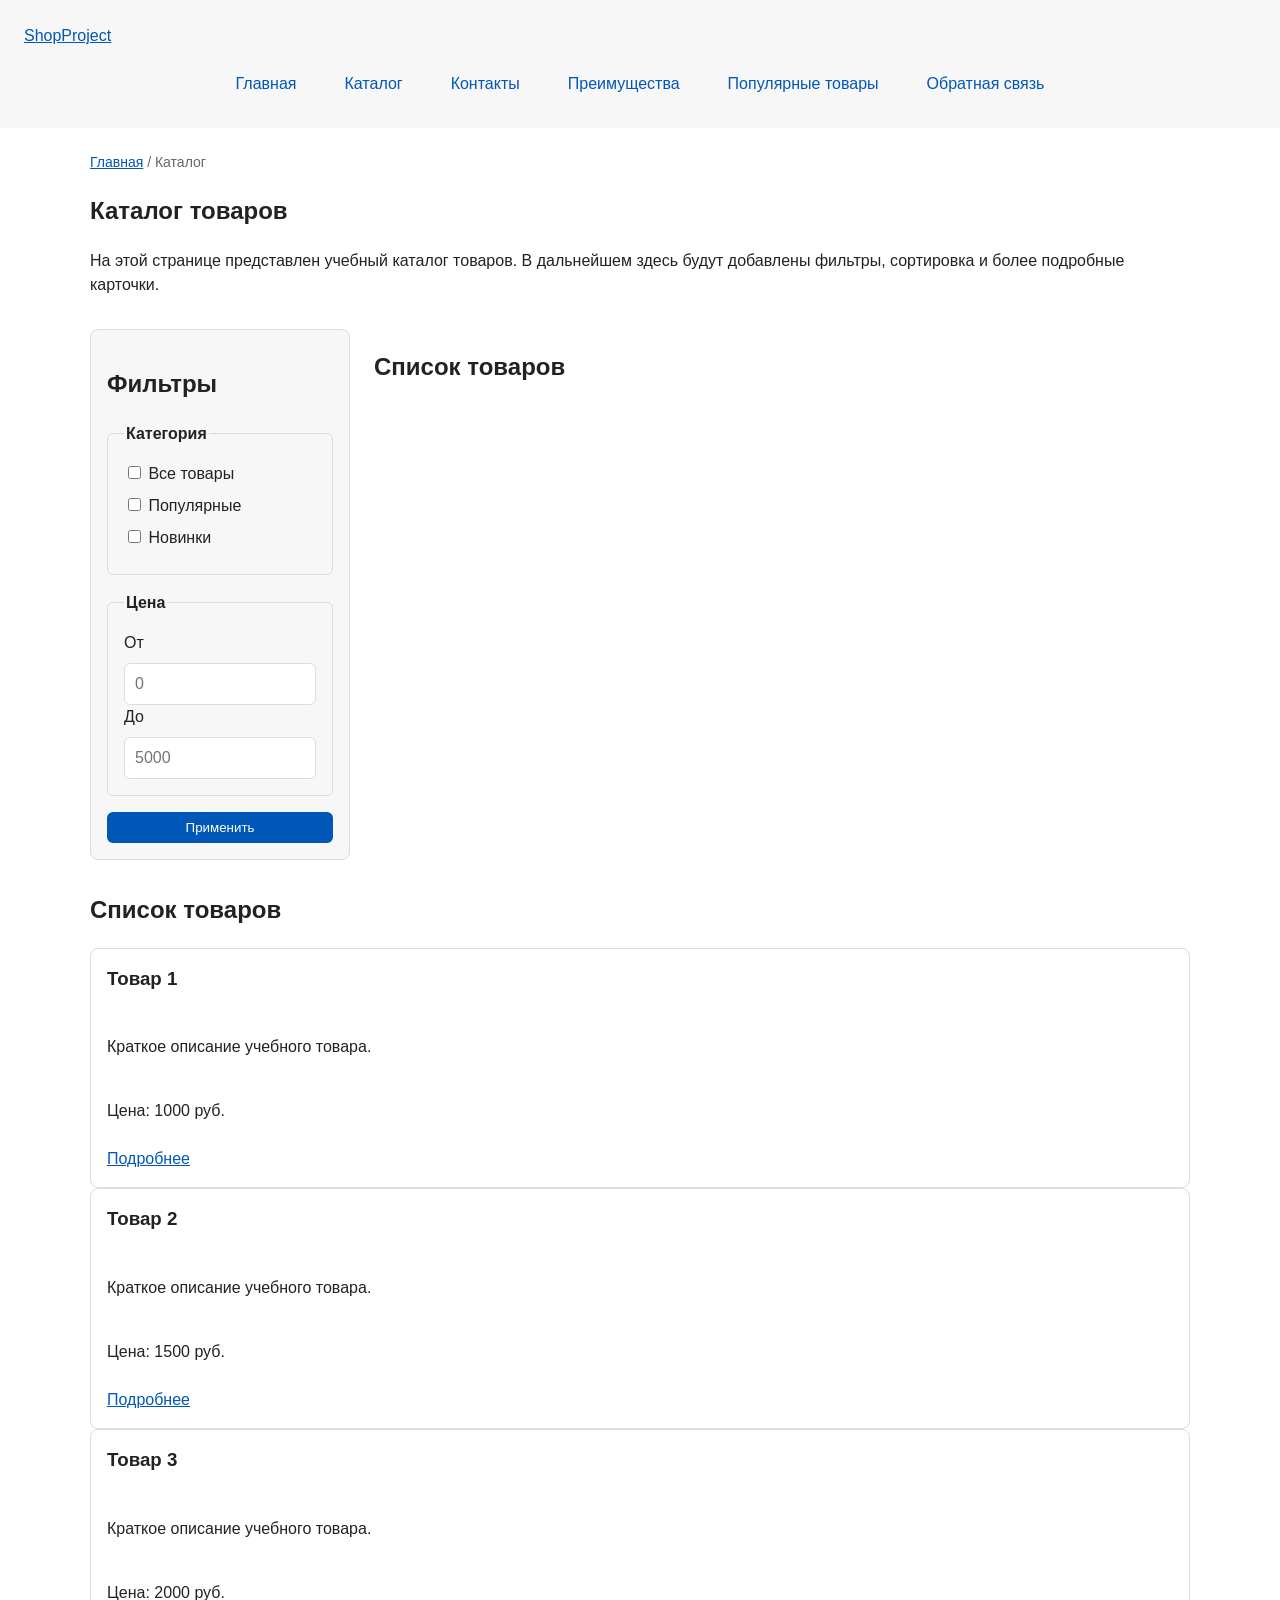
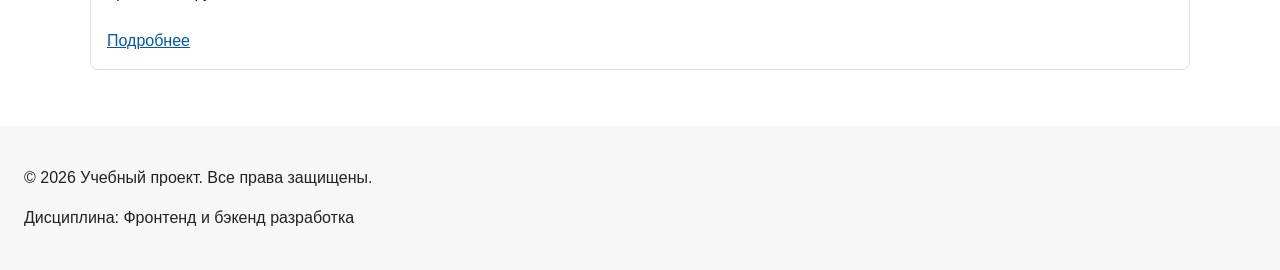
==== commit 27d5ff70: "revert: return to previous version of the site" ====
--- a/catalog.html
+++ b/catalog.html
@@ -3,391 +3,123 @@
 <head>
   <meta charset="UTF-8">
   <meta name="viewport" content="width=device-width, initial-scale=1.0">
-  <title>Каталог кофе и оборудования — Зерно</title>
-  <meta name="description" content="Каталог кофейной лавки «Зерно»: кофе в зёрнах из Эфиопии, Колумбии, Бразилии и Кении, воронки, кофемолки, чайники и аксессуары.">
-  <meta property="og:type" content="website">
-  <meta property="og:title" content="Каталог кофе и оборудования — Зерно">
-  <meta property="og:description" content="Каталог кофейной лавки «Зерно»: кофе в зёрнах из Эфиопии, Колумбии, Бразилии и Кении, воронки, кофемолки, чайники и аксессуары.">
-  <meta property="og:url" content="https://altikk.github.io/kr1-html-css-shop/catalog.html">
-  <link rel="icon" href="images/logo.svg" type="image/svg+xml">
-  <link rel="preconnect" href="https://fonts.googleapis.com">
-  <link rel="preconnect" href="https://fonts.gstatic.com" crossorigin>
-  <link rel="stylesheet" href="https://fonts.googleapis.com/css2?family=Lora:ital,wght@0,600;0,700;1,600&amp;family=Manrope:wght@400;500;600;700;800&amp;display=swap">
+  <meta name="description" content="Каталог товаров учебного интернет-магазина.">
+  <title>Каталог товаров — Учебный интернет-магазин</title>
   <link rel="stylesheet" href="css/style.css">
-  <script src="js/main.js" defer></script>
+    <meta property="og:type" content="website">
+    <meta property="og:title" content="Учебный интернет-магазин">
+    <meta property="og:description" content="Учебный frontend-проект интернет-магазина.">
+    <meta property="og:image" content="https://username.github.io/kr1-html-css-shop/images/preview.jpg">
 </head>
-<body id="top">
-  <a class="skip-link" href="#main">Перейти к содержимому</a>
-
-  <header class="site-header">
-    <div class="site-header__inner container">
-      <a class="site-header__logo" href="index.html">
-        <img class="site-header__logo-image" src="images/logo.svg" alt="" width="36" height="36">
-        Зерно
-      </a>
+<body>
+  <header>
+    <div class="site-header">
+      <a class="site-logo" href="index.html">ShopProject</a>
 
       <nav class="site-nav" aria-label="Основная навигация">
         <ul class="site-nav__list">
-          <li class="site-nav__item"><a class="site-nav__link" href="index.html">Главная</a></li>
-          <li class="site-nav__item"><a class="site-nav__link site-nav__link--active" href="catalog.html" aria-current="page">Каталог</a></li>
-          <li class="site-nav__item"><a class="site-nav__link" href="delivery.html">Доставка и оплата</a></li>
-          <li class="site-nav__item"><a class="site-nav__link" href="contacts.html">Контакты</a></li>
+          <li><a href="index.html">Главная</a></li>
+          <li><a href="catalog.html">Каталог</a></li>
+          <li><a href="contacts.html">Контакты</a></li>
+          <li><a href="index.html#advantages">Преимущества</a></li>
+          <li><a href="index.html#popular">Популярные товары</a></li>
+          <li><a href="index.html#contacts">Обратная связь</a></li>
         </ul>
       </nav>
-
-      <a class="button button--small" href="order.html">Оформить заявку</a>
     </div>
   </header>
 
-  <main id="main">
-    <nav class="breadcrumbs container" aria-label="Хлебные крошки">
-      <ol class="breadcrumbs__list">
-        <li class="breadcrumbs__item"><a class="breadcrumbs__link" href="index.html">Главная</a></li>
-        <li class="breadcrumbs__item" aria-current="page">Каталог</li>
-      </ol>
+  <main>
+    <nav class="breadcrumbs" aria-label="Хлебные крошки">
+      <a href="index.html">Главная</a>
+      <span>Каталог</span>
     </nav>
 
-    <section class="page-intro container" aria-labelledby="catalog-title">
-      <h1 id="catalog-title">Каталог</h1>
-      <p class="page-intro__text">
-        Кофе свежей обжарки и всё, что нужно, чтобы заварить его дома.
-        Выберите категорию или воспользуйтесь фильтрами слева.
+    <section class="section">
+      <h1>Каталог товаров</h1>
+      <p>
+        На этой странице представлен учебный каталог товаров.
+        В дальнейшем здесь будут добавлены фильтры, сортировка и более
+        подробные карточки.
       </p>
-
-      <nav class="category-nav" aria-label="Категории каталога">
-        <ul class="category-nav__list">
-          <li><a class="category-nav__link" href="#beans">Кофе в зёрнах <span class="category-nav__count">4</span></a></li>
-          <li><a class="category-nav__link" href="#gear">Оборудование <span class="category-nav__count">4</span></a></li>
-          <li><a class="category-nav__link" href="#accessories">Аксессуары <span class="category-nav__count">1</span></a></li>
-        </ul>
-      </nav>
     </section>
 
-    <div class="catalog container">
-      <aside class="catalog__filters filters" aria-labelledby="filters-title">
-        <h2 class="filters__title" id="filters-title">Фильтры</h2>
+    <section class="catalog-layout">
+  <aside class="catalog-filters">
+    <h2>Фильтры</h2>
 
-        <form class="filters__form" action="catalog.html" method="get">
-          <fieldset class="filters__group">
-            <legend class="filters__legend">Категория</legend>
-            <label class="filters__option"><input class="filters__checkbox" type="checkbox" name="category" value="beans" checked> Кофе в зёрнах</label>
-            <label class="filters__option"><input class="filters__checkbox" type="checkbox" name="category" value="gear" checked> Оборудование</label>
-            <label class="filters__option"><input class="filters__checkbox" type="checkbox" name="category" value="accessories" checked> Аксессуары</label>
-          </fieldset>
+    <form class="filters-form" action="#" method="get">
+      <fieldset>
+        <legend>Категория</legend>
 
-          <fieldset class="filters__group">
-            <legend class="filters__legend">Обжарка</legend>
-            <label class="filters__option"><input class="filters__checkbox" type="checkbox" name="roast" value="light"> Светлая</label>
-            <label class="filters__option"><input class="filters__checkbox" type="checkbox" name="roast" value="medium"> Средняя</label>
-            <label class="filters__option"><input class="filters__checkbox" type="checkbox" name="roast" value="dark"> Тёмная</label>
-          </fieldset>
+        <label>
+          <input type="checkbox" name="category" value="all">
+          Все товары
+        </label>
 
-          <fieldset class="filters__group">
-            <legend class="filters__legend">Особенности</legend>
-            <label class="filters__option"><input class="filters__checkbox" type="checkbox" name="tag" value="new"> Новинки</label>
-            <label class="filters__option"><input class="filters__checkbox" type="checkbox" name="tag" value="sale"> Со скидкой</label>
-            <label class="filters__option"><input class="filters__checkbox" type="checkbox" name="tag" value="stock"> Только в наличии</label>
-          </fieldset>
+        <label>
+          <input type="checkbox" name="category" value="popular">
+          Популярные
+        </label>
 
-          <fieldset class="filters__group">
-            <legend class="filters__legend">Цена, ₽</legend>
-            <div class="filters__range">
-              <div>
-                <label class="filters__label" for="price-from">от</label>
-                <input class="filters__input" id="price-from" name="price-from" type="number" min="0" step="50" placeholder="0">
-              </div>
-              <div>
-                <label class="filters__label" for="price-to">до</label>
-                <input class="filters__input" id="price-to" name="price-to" type="number" min="0" step="50" placeholder="5000">
-              </div>
-            </div>
-          </fieldset>
+        <label>
+          <input type="checkbox" name="category" value="new">
+          Новинки
+        </label>
+      </fieldset>
 
-          <div class="button-group">
-            <button class="button button--small" type="submit">Применить</button>
-            <button class="button button--ghost button--small" type="reset">Сбросить</button>
-          </div>
-          <p class="filters__note">Фильтры — статический макет. Фильтрация появится в КР №4 (JavaScript).</p>
-        </form>
-      </aside>
+      <fieldset>
+        <legend>Цена</legend>
 
-      <div class="catalog__products">
-        <section class="catalog__group" id="beans" aria-labelledby="beans-title">
-          <h2 class="catalog__group-title" id="beans-title">Кофе в зёрнах <span class="catalog__group-count">4 шт.</span></h2>
-          <div class="products-grid">
-          <article class="product-card product-card--featured">
-            <span class="product-card__badge product-card__badge--hit">Хит</span>
-            <div class="product-card__media">
-              <img class="product-card__image" src="images/beans-ethiopia.svg" alt="Эфиопия Иргачефф" width="400" height="300" loading="lazy">
-            </div>
-            <div class="product-card__body">
-              <p class="product-card__category">Зерно · Эфиопия</p>
-              <h3 class="product-card__title"><a class="product-card__title-link" href="product.html">Эфиопия Иргачефф</a></h3>
-              <p class="product-card__description">Яркий и чайный: бергамот, жасмин и лимонная цедра. Для фильтра и аэропресса.</p>
-              <ul class="product-card__meta" aria-label="Характеристики"><li>250 г</li><li>Светлая обжарка</li><li>Мытая</li></ul>
-              <p class="product-card__price">890 ₽</p>
-              <div class="product-card__actions">
-                <a class="button button--secondary button--small" href="product.html">Подробнее</a>
-                <button class="button button--small" type="button" data-order-product="Эфиопия Иргачефф, 250 г">Заказать</button>
-              </div>
-            </div>
-          </article>
+        <label for="price-from">От</label>
+        <input id="price-from" name="price-from" type="number" min="0" placeholder="0">
 
-          <article class="product-card">
-            <span class="product-card__badge product-card__badge--new">Новинка</span>
-            <div class="product-card__media">
-              <img class="product-card__image" src="images/beans-colombia.svg" alt="Колумбия Супремо" width="400" height="300" loading="lazy">
-            </div>
-            <div class="product-card__body">
-              <p class="product-card__category">Зерно · Колумбия</p>
-              <h3 class="product-card__title"><a class="product-card__title-link" href="product.html">Колумбия Супремо</a></h3>
-              <p class="product-card__description">Сбалансированный вкус: молочный шоколад, карамель и красное яблоко.</p>
-              <ul class="product-card__meta" aria-label="Характеристики"><li>250 г</li><li>Средняя обжарка</li><li>Мытая</li></ul>
-              <p class="product-card__price">790 ₽</p>
-              <div class="product-card__actions">
-                <a class="button button--secondary button--small" href="product.html">Подробнее</a>
-                <button class="button button--small" type="button" data-order-product="Колумбия Супремо, 250 г">Заказать</button>
-              </div>
-            </div>
-          </article>
+        <label for="price-to">До</label>
+        <input id="price-to" name="price-to" type="number" min="0" placeholder="5000">
+      </fieldset>
 
-          <article class="product-card product-card--discount">
-            <span class="product-card__badge product-card__badge--sale"><span class="visually-hidden">Скидка </span>−15%</span>
-            <div class="product-card__media">
-              <img class="product-card__image" src="images/beans-brazil.svg" alt="Бразилия Сантос" width="400" height="300" loading="lazy">
-            </div>
-            <div class="product-card__body">
-              <p class="product-card__category">Зерно · Бразилия</p>
-              <h3 class="product-card__title"><a class="product-card__title-link" href="product.html">Бразилия Сантос</a></h3>
-              <p class="product-card__description">Плотный и сладкий: орехи, какао, низкая кислотность. Идеален для эспрессо.</p>
-              <ul class="product-card__meta" aria-label="Характеристики"><li>250 г</li><li>Тёмная обжарка</li><li>Натуральная</li></ul>
-              <p class="product-card__price">650 ₽ <s class="product-card__old-price"><span class="visually-hidden">Старая цена: </span>760 ₽</s></p>
-              <div class="product-card__actions">
-                <a class="button button--secondary button--small" href="product.html">Подробнее</a>
-                <button class="button button--small" type="button" data-order-product="Бразилия Сантос, 250 г">Заказать</button>
-              </div>
-            </div>
-          </article>
+      <button class="button" type="submit">Применить</button>
+    </form>
+  </aside>
 
-          <article class="product-card">
-            <div class="product-card__media">
-              <img class="product-card__image" src="images/beans-kenya.svg" alt="Кения АА" width="400" height="300" loading="lazy">
-            </div>
-            <div class="product-card__body">
-              <p class="product-card__category">Зерно · Кения</p>
-              <h3 class="product-card__title"><a class="product-card__title-link" href="product.html">Кения АА</a></h3>
-              <p class="product-card__description">Сочная кислотность чёрной смородины и томата, долгое винное послевкусие.</p>
-              <ul class="product-card__meta" aria-label="Характеристики"><li>250 г</li><li>Светлая обжарка</li><li>Мытая</li></ul>
-              <p class="product-card__price">990 ₽</p>
-              <div class="product-card__actions">
-                <a class="button button--secondary button--small" href="product.html">Подробнее</a>
-                <button class="button button--small" type="button" data-order-product="Кения АА, 250 г">Заказать</button>
-              </div>
-            </div>
-          </article>
-          </div>
-        </section>
+  <section class="catalog-products">
+    <h2>Список товаров</h2>
 
-        <section class="catalog__group" id="gear" aria-labelledby="gear-title">
-          <h2 class="catalog__group-title" id="gear-title">Оборудование <span class="catalog__group-count">4 шт.</span></h2>
-          <div class="products-grid">
-          <article class="product-card">
-            <div class="product-card__media">
-              <img class="product-card__image" src="images/dripper.svg" alt="Воронка V60 керамическая" width="400" height="300" loading="lazy">
-            </div>
-            <div class="product-card__body">
-              <p class="product-card__category">Оборудование</p>
-              <h3 class="product-card__title"><a class="product-card__title-link" href="product.html">Воронка V60 керамическая</a></h3>
-              <p class="product-card__description">Классическая воронка для пуровера. Керамика держит температуру заваривания.</p>
-              <ul class="product-card__meta" aria-label="Характеристики"><li>1–2 чашки</li><li>Керамика</li></ul>
-              <p class="product-card__price">1 900 ₽</p>
-              <div class="product-card__actions">
-                <a class="button button--secondary button--small" href="product.html">Подробнее</a>
-                <button class="button button--small" type="button" data-order-product="Воронка V60 керамическая">Заказать</button>
-              </div>
-            </div>
-          </article>
+    <div class="products-grid">
+      <!-- Карточки товаров -->
+    </div>
+  </section>
+    </section>
 
-          <article class="product-card">
-            <span class="product-card__badge product-card__badge--hit">Хит</span>
-            <div class="product-card__media">
-              <img class="product-card__image" src="images/kettle.svg" alt="Чайник «гусиная шея»" width="400" height="300" loading="lazy">
-            </div>
-            <div class="product-card__body">
-              <p class="product-card__category">Оборудование</p>
-              <h3 class="product-card__title"><a class="product-card__title-link" href="product.html">Чайник «гусиная шея»</a></h3>
-              <p class="product-card__description">Тонкий носик даёт ровную струю — без него точный пуровер почти невозможен.</p>
-              <ul class="product-card__meta" aria-label="Характеристики"><li>0,8 л</li><li>Сталь</li></ul>
-              <p class="product-card__price">4 200 ₽</p>
-              <div class="product-card__actions">
-                <a class="button button--secondary button--small" href="product.html">Подробнее</a>
-                <button class="button button--small" type="button" data-order-product="Чайник «гусиная шея» 0,8 л">Заказать</button>
-              </div>
-            </div>
-          </article>
+    <section class="section">
+      <h2>Список товаров</h2>
 
-          <article class="product-card product-card--discount">
-            <span class="product-card__badge product-card__badge--sale"><span class="visually-hidden">Скидка </span>−15%</span>
-            <div class="product-card__media">
-              <img class="product-card__image" src="images/grinder.svg" alt="Ручная кофемолка" width="400" height="300" loading="lazy">
-            </div>
-            <div class="product-card__body">
-              <p class="product-card__category">Оборудование</p>
-              <h3 class="product-card__title"><a class="product-card__title-link" href="product.html">Ручная кофемолка</a></h3>
-              <p class="product-card__description">Стальные жернова, 30 ступеней помола: от эспрессо до френч-пресса.</p>
-              <ul class="product-card__meta" aria-label="Характеристики"><li>30 г зерна</li><li>Стальные жернова</li></ul>
-              <p class="product-card__price">3 500 ₽ <s class="product-card__old-price"><span class="visually-hidden">Старая цена: </span>4 100 ₽</s></p>
-              <div class="product-card__actions">
-                <a class="button button--secondary button--small" href="product.html">Подробнее</a>
-                <button class="button button--small" type="button" data-order-product="Ручная кофемолка">Заказать</button>
-              </div>
-            </div>
-          </article>
+      <article class="product-card">
+        <h3>Товар 1</h3>
+        <p>Краткое описание учебного товара.</p>
+        <p>Цена: 1000 руб.</p>
+        <a class="button" href="index.html#popular">Подробнее</a>
+      </article>
 
-          <article class="product-card">
-            <span class="product-card__badge product-card__badge--new">Новинка</span>
-            <div class="product-card__media">
-              <img class="product-card__image" src="images/french-press.svg" alt="Френч-пресс" width="400" height="300" loading="lazy">
-            </div>
-            <div class="product-card__body">
-              <p class="product-card__category">Оборудование</p>
-              <h3 class="product-card__title"><a class="product-card__title-link" href="product.html">Френч-пресс</a></h3>
-              <p class="product-card__description">Самый простой способ заварить плотный, насыщенный кофе дома.</p>
-              <ul class="product-card__meta" aria-label="Характеристики"><li>600 мл</li><li>Стекло</li></ul>
-              <p class="product-card__price">2 300 ₽</p>
-              <div class="product-card__actions">
-                <a class="button button--secondary button--small" href="product.html">Подробнее</a>
-                <button class="button button--small" type="button" data-order-product="Френч-пресс 600 мл">Заказать</button>
-              </div>
-            </div>
-          </article>
-          </div>
-        </section>
+      <article class="product-card">
+        <h3>Товар 2</h3>
+        <p>Краткое описание учебного товара.</p>
+        <p>Цена: 1500 руб.</p>
+        <a class="button" href="index.html#popular">Подробнее</a>
+      </article>
 
-        <section class="catalog__group" id="accessories" aria-labelledby="accessories-title">
-          <h2 class="catalog__group-title" id="accessories-title">Аксессуары <span class="catalog__group-count">1 шт.</span></h2>
-          <div class="products-grid">
-          <article class="product-card product-card--out-of-stock">
-            <div class="product-card__media">
-              <img class="product-card__image" src="images/scale.svg" alt="Весы с таймером" width="400" height="300" loading="lazy">
-            </div>
-            <div class="product-card__body">
-              <p class="product-card__category">Аксессуары</p>
-              <h3 class="product-card__title"><a class="product-card__title-link" href="product.html">Весы с таймером</a></h3>
-              <p class="product-card__description">Точность 0,1 г и встроенный таймер — чтобы повторять удачный рецепт.</p>
-              <ul class="product-card__meta" aria-label="Характеристики"><li>до 2 кг</li><li>USB-C</li></ul>
-              <p class="product-card__price">2 800 ₽</p>
-              <div class="product-card__actions">
-                <a class="button button--secondary button--small" href="product.html">Подробнее</a>
-                <button class="button button--small" type="button" disabled>Нет в наличии</button>
-              </div>
-            </div>
-          </article>
-          </div>
-        </section>
-      </div>
-    </div>
+      <article class="product-card">
+        <h3>Товар 3</h3>
+        <p>Краткое описание учебного товара.</p>
+        <p>Цена: 2000 руб.</p>
+        <a class="button" href="index.html#popular">Подробнее</a>
+      </article>
+    </section>
   </main>
 
-  <footer class="site-footer">
-    <div class="site-footer__inner container">
-      <div>
-        <a class="site-footer__logo" href="index.html">Зерно</a>
-        <p class="site-footer__text">Кофейная лавка: свежая обжарка, оборудование для заваривания и честные советы.</p>
-      </div>
-
-      <nav aria-label="Разделы сайта">
-        <h2 class="site-footer__title">Магазин</h2>
-        <ul class="site-footer__list">
-          <li><a class="site-footer__link" href="catalog.html">Каталог</a></li>
-          <li><a class="site-footer__link" href="product.html">Товар недели</a></li>
-          <li><a class="site-footer__link" href="order.html">Оформить заявку</a></li>
-          <li><a class="site-footer__link" href="delivery.html">Доставка и оплата</a></li>
-        </ul>
-      </nav>
-
-      <nav aria-label="Быстрые ссылки">
-        <h2 class="site-footer__title">Покупателям</h2>
-        <ul class="site-footer__list">
-          <li><a class="site-footer__link" href="index.html#advantages">Преимущества</a></li>
-          <li><a class="site-footer__link" href="index.html#popular">Популярные товары</a></li>
-          <li><a class="site-footer__link" href="index.html#reviews">Отзывы</a></li>
-          <li><a class="site-footer__link" href="index.html#faq">Частые вопросы</a></li>
-        </ul>
-      </nav>
-
-      <div>
-        <h2 class="site-footer__title">Контакты</h2>
-        <address class="site-footer__address">
-          <ul class="site-footer__list">
-            <li><a class="site-footer__link" href="tel:+79000000000">+7 (900) 000-00-00</a></li>
-            <li><a class="site-footer__link" href="mailto:hello@zerno.example">hello@zerno.example</a></li>
-            <li>Москва, ул. Обжарочная, 12</li>
-            <li><a class="site-footer__link" href="contacts.html#feedback">Написать нам</a></li>
-          </ul>
-        </address>
-      </div>
-    </div>
-
-    <div class="site-footer__bottom container">
-      <p>&copy; 2026 Кофейная лавка «Зерно». Учебный проект.</p>
-      <p>Дисциплина «Фронтенд и бэкенд разработка», КР №1</p>
-    </div>
+  <footer>
+    <p>&copy; 2026 Учебный проект. Все права защищены.</p>
+    <p>Дисциплина: Фронтенд и бэкенд разработка</p>
   </footer>
-
-  <a class="back-to-top" href="#top" aria-label="Наверх">↑</a>
-
-  <!-- Модальное окно быстрого заказа: открывается кнопками «Заказать» -->
-  <dialog class="modal" id="order-dialog" aria-labelledby="order-dialog-title">
-    <div class="modal__header">
-      <h2 class="modal__title" id="order-dialog-title">Быстрый заказ</h2>
-      <p class="modal__product">Товар: <strong data-product-name>не выбран</strong></p>
-      <button class="modal__close" type="button" data-close-dialog aria-label="Закрыть окно">×</button>
-    </div>
-
-    <div class="modal__body">
-      <form class="order-form" action="#" method="post" novalidate data-validate data-success="quick-order-success">
-        <input id="quick-product" name="product" type="hidden">
-
-        <div class="order-form__field">
-          <label class="order-form__label" for="quick-name">Имя <span class="order-form__required" aria-hidden="true">*</span></label>
-          <input class="order-form__input" id="quick-name" name="name" type="text" placeholder="Как к вам обращаться" minlength="2" autocomplete="given-name" required>
-        </div>
-
-        <div class="order-form__row">
-          <div class="order-form__field">
-            <label class="order-form__label" for="quick-email">E-mail <span class="order-form__required" aria-hidden="true">*</span></label>
-            <input class="order-form__input" id="quick-email" name="email" type="email" placeholder="example@mail.ru" autocomplete="email" required>
-          </div>
-
-          <div class="order-form__field">
-            <label class="order-form__label" for="quick-phone">Телефон <span class="order-form__required" aria-hidden="true">*</span></label>
-            <input class="order-form__input" id="quick-phone" name="phone" type="tel" inputmode="tel" placeholder="+7 (900) 000-00-00" pattern="\+7 \(\d{3}\) \d{3}-\d{2}-\d{2}" autocomplete="tel" aria-describedby="quick-phone-hint" required>
-            <small class="order-form__hint" id="quick-phone-hint">Формат: +7 (900) 000-00-00</small>
-          </div>
-        </div>
-
-        <div class="order-form__field">
-          <label class="order-form__label" for="quick-comment">Комментарий</label>
-          <textarea class="order-form__input order-form__input--textarea" id="quick-comment" name="comment" rows="3" placeholder="Например: смолоть под воронку"></textarea>
-        </div>
-
-        <label class="order-form__agreement" for="quick-agreement">
-          <input class="order-form__control" id="quick-agreement" name="agreement" type="checkbox" required>
-          <span>Я согласен на обработку персональных данных <span class="order-form__required" aria-hidden="true">*</span></span>
-        </label>
-
-        <div class="order-form__actions">
-          <button class="button" type="submit">Отправить заявку</button>
-          <button class="button button--ghost" type="button" data-close-dialog>Отмена</button>
-        </div>
-      </form>
-    </div>
-  </dialog>
-
-  <div class="notice notice--success notice--floating" id="quick-order-success" role="status" hidden>
-    <strong class="notice__title">Заявка отправлена!</strong>
-    <p class="notice__text">Мы перезвоним в течение 15 минут в рабочее время.</p>
-  </div>
 </body>
-</html>
+</html>
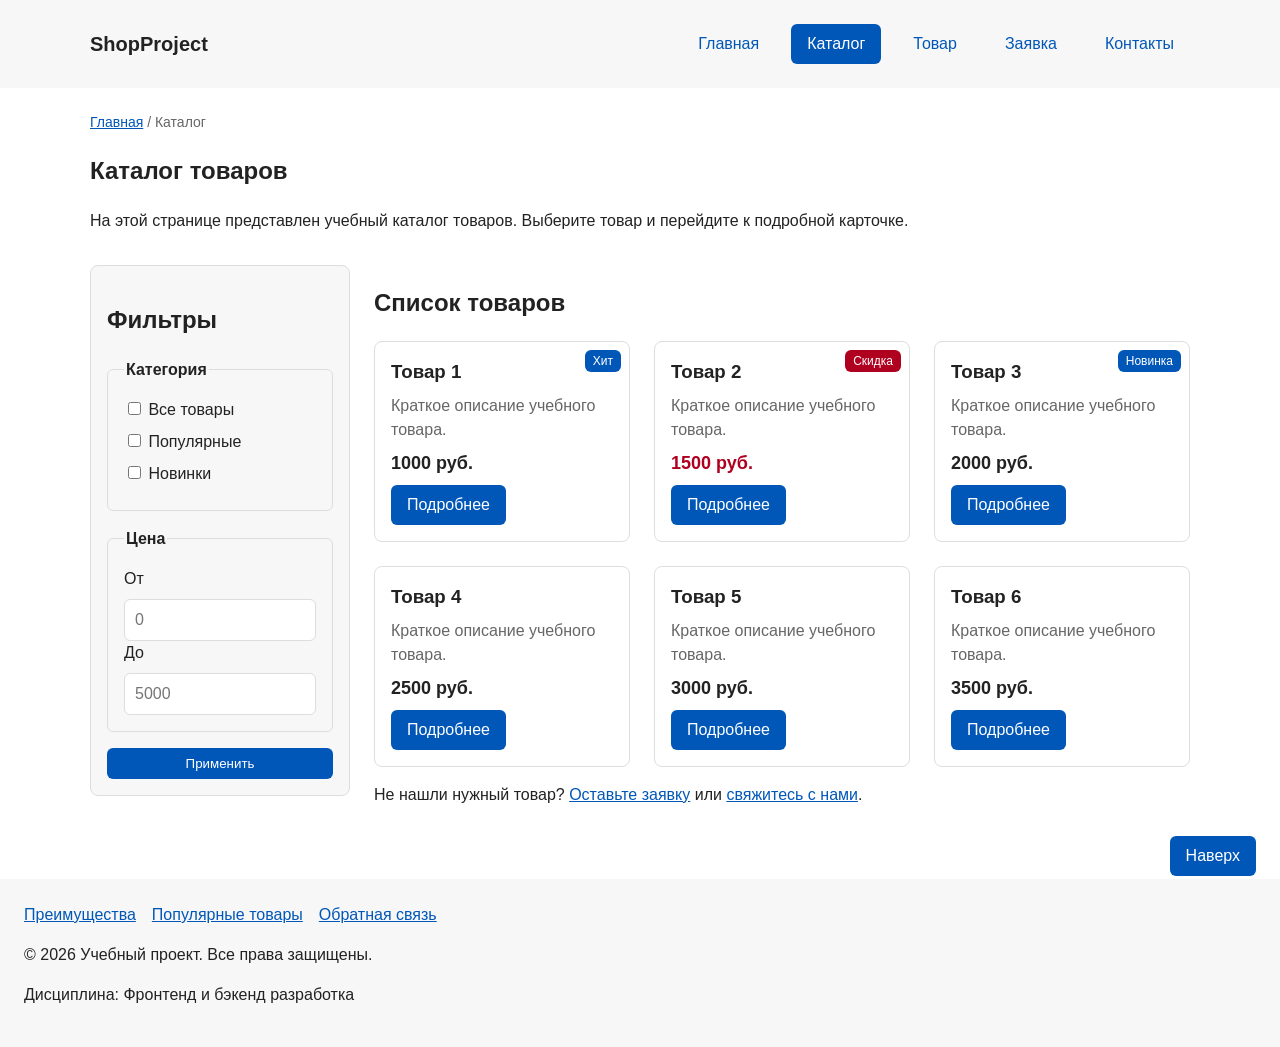
==== commit c10171c0: "feat: add product cards to catalog" ====
--- a/catalog.html
+++ b/catalog.html
@@ -6,24 +6,22 @@
   <meta name="description" content="Каталог товаров учебного интернет-магазина.">
   <title>Каталог товаров — Учебный интернет-магазин</title>
   <link rel="stylesheet" href="css/style.css">
-    <meta property="og:type" content="website">
-    <meta property="og:title" content="Учебный интернет-магазин">
-    <meta property="og:description" content="Учебный frontend-проект интернет-магазина.">
-    <meta property="og:image" content="https://username.github.io/kr1-html-css-shop/images/preview.jpg">
+  <meta property="og:type" content="website">
+  <meta property="og:title" content="Каталог товаров — Учебный интернет-магазин">
+  <meta property="og:description" content="Учебный frontend-проект интернет-магазина.">
 </head>
-<body>
+<body id="top">
   <header>
     <div class="site-header">
-      <a class="site-logo" href="index.html">ShopProject</a>
+      <a class="site-header__logo" href="index.html">ShopProject</a>
 
       <nav class="site-nav" aria-label="Основная навигация">
         <ul class="site-nav__list">
-          <li><a href="index.html">Главная</a></li>
-          <li><a href="catalog.html">Каталог</a></li>
-          <li><a href="contacts.html">Контакты</a></li>
-          <li><a href="index.html#advantages">Преимущества</a></li>
-          <li><a href="index.html#popular">Популярные товары</a></li>
-          <li><a href="index.html#contacts">Обратная связь</a></li>
+          <li class="site-nav__item"><a class="site-nav__link" href="index.html">Главная</a></li>
+          <li class="site-nav__item"><a class="site-nav__link site-nav__link--active" href="catalog.html">Каталог</a></li>
+          <li class="site-nav__item"><a class="site-nav__link" href="product.html">Товар</a></li>
+          <li class="site-nav__item"><a class="site-nav__link" href="order.html">Заявка</a></li>
+          <li class="site-nav__item"><a class="site-nav__link" href="contacts.html">Контакты</a></li>
         </ul>
       </nav>
     </div>
@@ -39,87 +37,116 @@
       <h1>Каталог товаров</h1>
       <p>
         На этой странице представлен учебный каталог товаров.
-        В дальнейшем здесь будут добавлены фильтры, сортировка и более
-        подробные карточки.
+        Выберите товар и перейдите к подробной карточке.
       </p>
     </section>
 
     <section class="catalog-layout">
-  <aside class="catalog-filters">
-    <h2>Фильтры</h2>
+      <aside class="catalog-filters">
+        <h2>Фильтры</h2>
 
-    <form class="filters-form" action="#" method="get">
-      <fieldset>
-        <legend>Категория</legend>
+        <form class="filters-form" action="#" method="get">
+          <fieldset>
+            <legend>Категория</legend>
 
-        <label>
-          <input type="checkbox" name="category" value="all">
-          Все товары
-        </label>
+            <label>
+              <input type="checkbox" name="category" value="all">
+              Все товары
+            </label>
 
-        <label>
-          <input type="checkbox" name="category" value="popular">
-          Популярные
-        </label>
+            <label>
+              <input type="checkbox" name="category" value="popular">
+              Популярные
+            </label>
 
-        <label>
-          <input type="checkbox" name="category" value="new">
-          Новинки
-        </label>
-      </fieldset>
+            <label>
+              <input type="checkbox" name="category" value="new">
+              Новинки
+            </label>
+          </fieldset>
 
-      <fieldset>
-        <legend>Цена</legend>
+          <fieldset>
+            <legend>Цена</legend>
 
-        <label for="price-from">От</label>
-        <input id="price-from" name="price-from" type="number" min="0" placeholder="0">
+            <label for="price-from">От</label>
+            <input id="price-from" name="price-from" type="number" min="0" placeholder="0">
 
-        <label for="price-to">До</label>
-        <input id="price-to" name="price-to" type="number" min="0" placeholder="5000">
-      </fieldset>
+            <label for="price-to">До</label>
+            <input id="price-to" name="price-to" type="number" min="0" placeholder="5000">
+          </fieldset>
 
-      <button class="button" type="submit">Применить</button>
-    </form>
-  </aside>
+          <button class="button" type="submit">Применить</button>
+        </form>
+      </aside>
 
-  <section class="catalog-products">
-    <h2>Список товаров</h2>
+      <section class="catalog-products">
+        <h2>Список товаров</h2>
 
-    <div class="products-grid">
-      <!-- Карточки товаров -->
-    </div>
-  </section>
-    </section>
+        <div class="products-grid">
+          <article class="product-card">
+            <span class="product-card__badge">Хит</span>
+            <h3 class="product-card__title">Товар 1</h3>
+            <p class="product-card__description">Краткое описание учебного товара.</p>
+            <p class="product-card__price">1000 руб.</p>
+            <a class="button product-card__button" href="product.html">Подробнее</a>
+          </article>
 
-    <section class="section">
-      <h2>Список товаров</h2>
+          <article class="product-card product-card--discount">
+            <span class="product-card__badge">Скидка</span>
+            <h3 class="product-card__title">Товар 2</h3>
+            <p class="product-card__description">Краткое описание учебного товара.</p>
+            <p class="product-card__price">1500 руб.</p>
+            <a class="button product-card__button" href="product.html">Подробнее</a>
+          </article>
 
-      <article class="product-card">
-        <h3>Товар 1</h3>
-        <p>Краткое описание учебного товара.</p>
-        <p>Цена: 1000 руб.</p>
-        <a class="button" href="index.html#popular">Подробнее</a>
-      </article>
+          <article class="product-card">
+            <span class="product-card__badge">Новинка</span>
+            <h3 class="product-card__title">Товар 3</h3>
+            <p class="product-card__description">Краткое описание учебного товара.</p>
+            <p class="product-card__price">2000 руб.</p>
+            <a class="button product-card__button" href="product.html">Подробнее</a>
+          </article>
 
-      <article class="product-card">
-        <h3>Товар 2</h3>
-        <p>Краткое описание учебного товара.</p>
-        <p>Цена: 1500 руб.</p>
-        <a class="button" href="index.html#popular">Подробнее</a>
-      </article>
+          <article class="product-card">
+            <h3 class="product-card__title">Товар 4</h3>
+            <p class="product-card__description">Краткое описание учебного товара.</p>
+            <p class="product-card__price">2500 руб.</p>
+            <a class="button product-card__button" href="product.html">Подробнее</a>
+          </article>
 
-      <article class="product-card">
-        <h3>Товар 3</h3>
-        <p>Краткое описание учебного товара.</p>
-        <p>Цена: 2000 руб.</p>
-        <a class="button" href="index.html#popular">Подробнее</a>
-      </article>
+          <article class="product-card">
+            <h3 class="product-card__title">Товар 5</h3>
+            <p class="product-card__description">Краткое описание учебного товара.</p>
+            <p class="product-card__price">3000 руб.</p>
+            <a class="button product-card__button" href="product.html">Подробнее</a>
+          </article>
+
+          <article class="product-card">
+            <h3 class="product-card__title">Товар 6</h3>
+            <p class="product-card__description">Краткое описание учебного товара.</p>
+            <p class="product-card__price">3500 руб.</p>
+            <a class="button product-card__button" href="product.html">Подробнее</a>
+          </article>
+        </div>
+
+        <p>
+          Не нашли нужный товар? <a href="order.html">Оставьте заявку</a>
+          или <a href="contacts.html">свяжитесь с нами</a>.
+        </p>
+      </section>
     </section>
   </main>
 
   <footer>
+    <nav class="footer-nav" aria-label="Быстрые ссылки">
+      <a href="index.html#advantages">Преимущества</a>
+      <a href="index.html#popular">Популярные товары</a>
+      <a href="contacts.html#feedback">Обратная связь</a>
+    </nav>
     <p>&copy; 2026 Учебный проект. Все права защищены.</p>
     <p>Дисциплина: Фронтенд и бэкенд разработка</p>
   </footer>
+
+  <a class="back-to-top" href="#top">Наверх</a>
 </body>
-</html>+</html>
--- a/css/style.css
+++ b/css/style.css
@@ -80,7 +80,8 @@
   outline-offset: 3px;
 }
 
-button {
+button,
+.button {
   display: inline-block;
   padding: var(--space-sm) var(--space-md);
   color: var(--color-white);
@@ -91,7 +92,9 @@
   cursor: pointer;
 }
 
+button:hover,
 .button:hover {
+  color: var(--color-white);
   background-color: var(--color-primary-dark);
 }
 
@@ -331,4 +334,210 @@
   border: 1px solid var(--color-border);
   border-radius: var(--radius-sm);
   font: inherit;
-}+}
+
+/* ===============================
+   6. Шапка и навигация
+   =============================== */
+
+/* Шапка прилипает к верху окна при прокрутке */
+header {
+  position: sticky;
+  top: 0;
+  z-index: 10;
+}
+
+.site-header {
+  display: flex;
+  flex-wrap: wrap;
+  justify-content: space-between;
+  align-items: center;
+  gap: var(--space-md);
+  max-width: var(--container-width);
+  margin: 0 auto;
+}
+
+.site-header__logo {
+  font-size: 20px;
+  font-weight: 700;
+  color: var(--color-text);
+  text-decoration: none;
+}
+
+.site-nav__list {
+  margin: 0;
+}
+
+/* Разделитель между ссылками в хлебных крошках.
+   inline-block — чтобы подчёркивание ссылки не распространялось на «/» */
+.breadcrumbs a + a::before {
+  content: "/";
+  display: inline-block;
+  margin: 0 6px;
+  color: var(--color-muted);
+}
+
+/* Пункт меню текущей страницы.
+   Перед классом стоит .site-nav__list, иначе правило
+   .site-nav__list a перебьёт цвет по специфичности */
+.site-nav__list .site-nav__link--active {
+  color: var(--color-white);
+  background-color: var(--color-primary);
+}
+
+.site-nav__list a:focus-visible {
+  outline: 2px solid var(--color-primary);
+  outline-offset: 3px;
+}
+
+/* ===============================
+   7. Карточки товаров
+   =============================== */
+
+/* Карточка — контейнер для бейджа */
+.product-card {
+  position: relative;
+}
+
+/* Бейдж прижат к правому верхнему углу карточки */
+.product-card__badge {
+  position: absolute;
+  top: var(--space-sm);
+  right: var(--space-sm);
+  padding: 2px var(--space-sm);
+  font-size: 12px;
+  color: var(--color-white);
+  background-color: var(--color-primary);
+  border-radius: var(--radius-sm);
+}
+
+.product-card__title {
+  margin: 0;
+}
+
+.product-card__description {
+  margin: 0;
+  color: var(--color-muted);
+}
+
+.product-card__price {
+  margin: 0;
+  font-size: 18px;
+  font-weight: 700;
+}
+
+/* Модификатор: товар со скидкой */
+.product-card--discount .product-card__price {
+  color: var(--color-danger);
+}
+
+.product-card--discount .product-card__badge {
+  background-color: var(--color-danger);
+}
+
+/* Блок фильтров прилипает при прокрутке каталога */
+.catalog-filters {
+  position: sticky;
+  top: 100px;
+  align-self: start;
+}
+
+/* ===============================
+   8. Страница товара и таблица
+   =============================== */
+
+.product {
+  max-width: var(--container-width);
+  margin: 0 auto var(--space-xl);
+  display: grid;
+  grid-template-columns: 1fr 1fr;
+  gap: var(--space-lg);
+  align-items: start;
+}
+
+.product__image {
+  width: 100%;
+  height: auto;
+  border-radius: var(--radius-md);
+}
+
+.product__title {
+  margin-top: 0;
+}
+
+.product__price {
+  font-size: 24px;
+  font-weight: 700;
+}
+
+.specs-table {
+  width: 100%;
+  border-collapse: collapse;
+}
+
+.specs-table caption {
+  margin-bottom: var(--space-sm);
+  font-weight: 700;
+  text-align: left;
+}
+
+.specs-table th,
+.specs-table td {
+  padding: var(--space-sm) var(--space-md);
+  text-align: left;
+  border: 1px solid var(--color-border);
+}
+
+.specs-table thead th {
+  color: var(--color-white);
+  background-color: var(--color-primary);
+}
+
+.specs-table tbody tr:nth-child(even) {
+  background-color: var(--color-surface);
+}
+
+.specs-table tbody tr:hover {
+  background-color: var(--color-surface-accent);
+}
+
+/* ===============================
+   9. Форма на странице заявки
+   =============================== */
+
+.order-form--page {
+  max-width: 560px;
+}
+
+.form-actions {
+  display: flex;
+  gap: var(--space-sm);
+}
+
+/* ===============================
+   10. Подвал и кнопка «Наверх»
+   =============================== */
+
+.footer-nav {
+  display: flex;
+  flex-wrap: wrap;
+  gap: var(--space-md);
+}
+
+/* Кнопка всегда в правом нижнем углу окна */
+.back-to-top {
+  position: fixed;
+  right: var(--space-lg);
+  bottom: var(--space-lg);
+  z-index: 20;
+  padding: var(--space-sm) var(--space-md);
+  color: var(--color-white);
+  text-decoration: none;
+  background-color: var(--color-primary);
+  border-radius: var(--radius-sm);
+}
+
+.back-to-top:hover {
+  color: var(--color-white);
+  background-color: var(--color-primary-dark);
+}
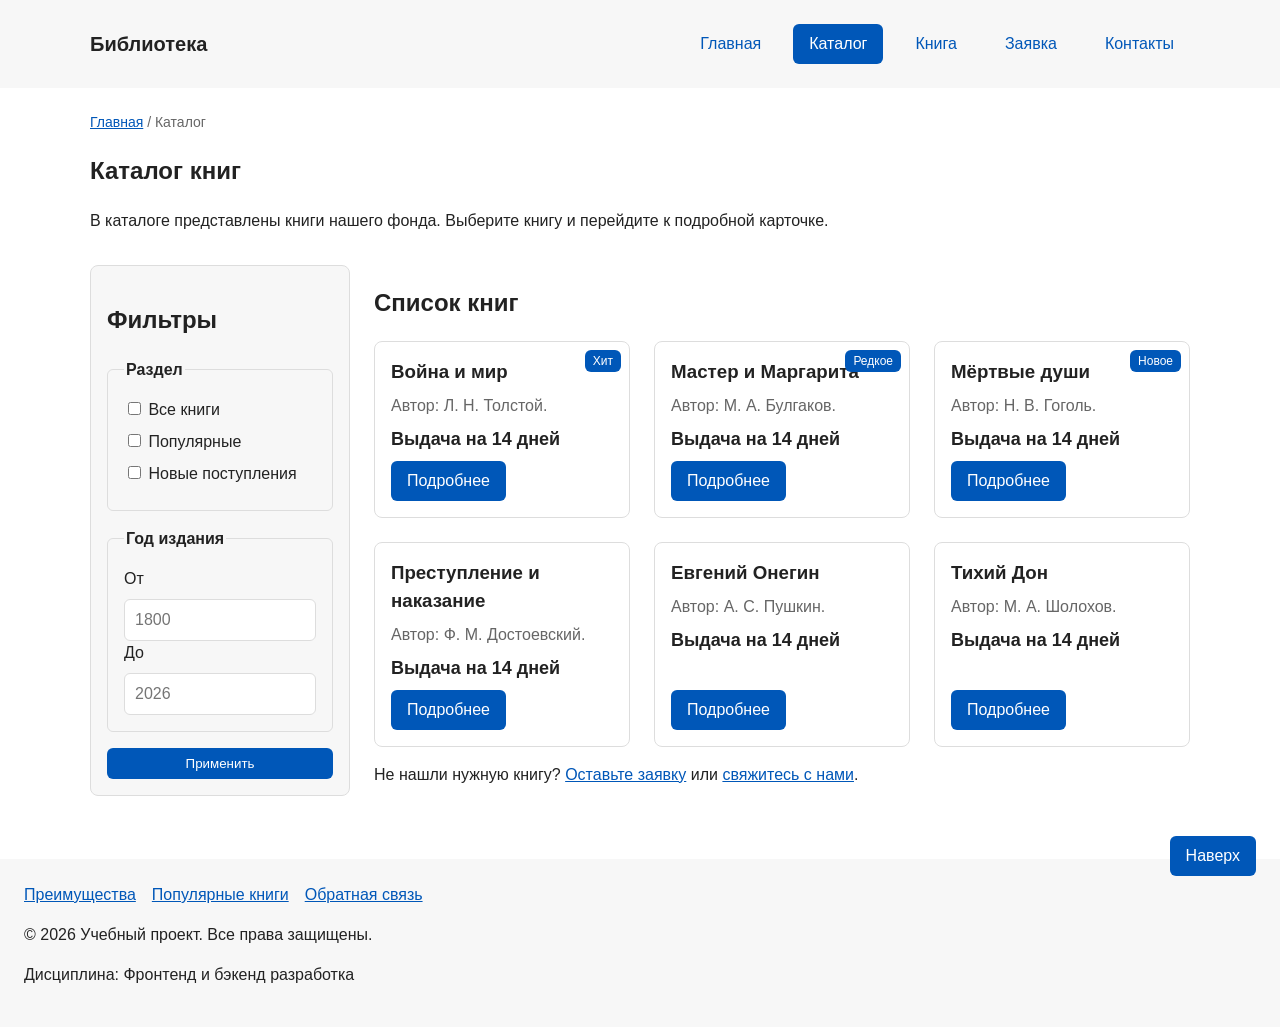
==== commit 5739ae46: "feat: change site theme to library" ====
--- a/catalog.html
+++ b/catalog.html
@@ -3,23 +3,23 @@
 <head>
   <meta charset="UTF-8">
   <meta name="viewport" content="width=device-width, initial-scale=1.0">
-  <meta name="description" content="Каталог товаров учебного интернет-магазина.">
-  <title>Каталог товаров — Учебный интернет-магазин</title>
+  <meta name="description" content="Каталог книг городской библиотеки: классика и современная проза.">
+  <title>Каталог книг — Городская библиотека</title>
   <link rel="stylesheet" href="css/style.css">
   <meta property="og:type" content="website">
-  <meta property="og:title" content="Каталог товаров — Учебный интернет-магазин">
-  <meta property="og:description" content="Учебный frontend-проект интернет-магазина.">
+  <meta property="og:title" content="Каталог книг — Городская библиотека">
+  <meta property="og:description" content="Учебный frontend-проект сайта библиотеки.">
 </head>
 <body id="top">
   <header>
     <div class="site-header">
-      <a class="site-header__logo" href="index.html">ShopProject</a>
+      <a class="site-header__logo" href="index.html">Библиотека</a>
 
       <nav class="site-nav" aria-label="Основная навигация">
         <ul class="site-nav__list">
           <li class="site-nav__item"><a class="site-nav__link" href="index.html">Главная</a></li>
           <li class="site-nav__item"><a class="site-nav__link site-nav__link--active" href="catalog.html">Каталог</a></li>
-          <li class="site-nav__item"><a class="site-nav__link" href="product.html">Товар</a></li>
+          <li class="site-nav__item"><a class="site-nav__link" href="product.html">Книга</a></li>
           <li class="site-nav__item"><a class="site-nav__link" href="order.html">Заявка</a></li>
           <li class="site-nav__item"><a class="site-nav__link" href="contacts.html">Контакты</a></li>
         </ul>
@@ -34,10 +34,10 @@
     </nav>
 
     <section class="section">
-      <h1>Каталог товаров</h1>
+      <h1>Каталог книг</h1>
       <p>
-        На этой странице представлен учебный каталог товаров.
-        Выберите товар и перейдите к подробной карточке.
+        В каталоге представлены книги нашего фонда.
+        Выберите книгу и перейдите к подробной карточке.
       </p>
     </section>
 
@@ -47,11 +47,11 @@
 
         <form class="filters-form" action="#" method="get">
           <fieldset>
-            <legend>Категория</legend>
+            <legend>Раздел</legend>
 
             <label>
               <input type="checkbox" name="category" value="all">
-              Все товары
+              Все книги
             </label>
 
             <label>
@@ -61,18 +61,18 @@
 
             <label>
               <input type="checkbox" name="category" value="new">
-              Новинки
+              Новые поступления
             </label>
           </fieldset>
 
           <fieldset>
-            <legend>Цена</legend>
+            <legend>Год издания</legend>
 
-            <label for="price-from">От</label>
-            <input id="price-from" name="price-from" type="number" min="0" placeholder="0">
+            <label for="year-from">От</label>
+            <input id="year-from" name="year-from" type="number" min="1800" max="2026" placeholder="1800">
 
-            <label for="price-to">До</label>
-            <input id="price-to" name="price-to" type="number" min="0" placeholder="5000">
+            <label for="year-to">До</label>
+            <input id="year-to" name="year-to" type="number" min="1800" max="2026" placeholder="2026">
           </fieldset>
 
           <button class="button" type="submit">Применить</button>
@@ -80,57 +80,57 @@
       </aside>
 
       <section class="catalog-products">
-        <h2>Список товаров</h2>
+        <h2>Список книг</h2>
 
         <div class="products-grid">
-          <article class="product-card">
-            <span class="product-card__badge">Хит</span>
-            <h3 class="product-card__title">Товар 1</h3>
-            <p class="product-card__description">Краткое описание учебного товара.</p>
-            <p class="product-card__price">1000 руб.</p>
-            <a class="button product-card__button" href="product.html">Подробнее</a>
-          </article>
+        <article class="product-card">
+          <span class="product-card__badge">Хит</span>
+          <h3 class="product-card__title">Война и мир</h3>
+          <p class="product-card__description">Автор: Л. Н. Толстой.</p>
+          <p class="product-card__price">Выдача на 14 дней</p>
+          <a class="button product-card__button" href="product.html">Подробнее</a>
+        </article>
 
-          <article class="product-card product-card--discount">
-            <span class="product-card__badge">Скидка</span>
-            <h3 class="product-card__title">Товар 2</h3>
-            <p class="product-card__description">Краткое описание учебного товара.</p>
-            <p class="product-card__price">1500 руб.</p>
-            <a class="button product-card__button" href="product.html">Подробнее</a>
-          </article>
+        <article class="product-card product-card--rare">
+          <span class="product-card__badge">Редкое</span>
+          <h3 class="product-card__title">Мастер и Маргарита</h3>
+          <p class="product-card__description">Автор: М. А. Булгаков.</p>
+          <p class="product-card__price">Выдача на 14 дней</p>
+          <a class="button product-card__button" href="product.html">Подробнее</a>
+        </article>
 
-          <article class="product-card">
-            <span class="product-card__badge">Новинка</span>
-            <h3 class="product-card__title">Товар 3</h3>
-            <p class="product-card__description">Краткое описание учебного товара.</p>
-            <p class="product-card__price">2000 руб.</p>
-            <a class="button product-card__button" href="product.html">Подробнее</a>
-          </article>
+        <article class="product-card">
+          <span class="product-card__badge">Новое</span>
+          <h3 class="product-card__title">Мёртвые души</h3>
+          <p class="product-card__description">Автор: Н. В. Гоголь.</p>
+          <p class="product-card__price">Выдача на 14 дней</p>
+          <a class="button product-card__button" href="product.html">Подробнее</a>
+        </article>
 
-          <article class="product-card">
-            <h3 class="product-card__title">Товар 4</h3>
-            <p class="product-card__description">Краткое описание учебного товара.</p>
-            <p class="product-card__price">2500 руб.</p>
-            <a class="button product-card__button" href="product.html">Подробнее</a>
-          </article>
+        <article class="product-card">
+          <h3 class="product-card__title">Преступление и наказание</h3>
+          <p class="product-card__description">Автор: Ф. М. Достоевский.</p>
+          <p class="product-card__price">Выдача на 14 дней</p>
+          <a class="button product-card__button" href="product.html">Подробнее</a>
+        </article>
 
-          <article class="product-card">
-            <h3 class="product-card__title">Товар 5</h3>
-            <p class="product-card__description">Краткое описание учебного товара.</p>
-            <p class="product-card__price">3000 руб.</p>
-            <a class="button product-card__button" href="product.html">Подробнее</a>
-          </article>
+        <article class="product-card">
+          <h3 class="product-card__title">Евгений Онегин</h3>
+          <p class="product-card__description">Автор: А. С. Пушкин.</p>
+          <p class="product-card__price">Выдача на 14 дней</p>
+          <a class="button product-card__button" href="product.html">Подробнее</a>
+        </article>
 
-          <article class="product-card">
-            <h3 class="product-card__title">Товар 6</h3>
-            <p class="product-card__description">Краткое описание учебного товара.</p>
-            <p class="product-card__price">3500 руб.</p>
-            <a class="button product-card__button" href="product.html">Подробнее</a>
-          </article>
+        <article class="product-card">
+          <h3 class="product-card__title">Тихий Дон</h3>
+          <p class="product-card__description">Автор: М. А. Шолохов.</p>
+          <p class="product-card__price">Выдача на 14 дней</p>
+          <a class="button product-card__button" href="product.html">Подробнее</a>
+        </article>
         </div>
 
         <p>
-          Не нашли нужный товар? <a href="order.html">Оставьте заявку</a>
+          Не нашли нужную книгу? <a href="order.html">Оставьте заявку</a>
           или <a href="contacts.html">свяжитесь с нами</a>.
         </p>
       </section>
@@ -140,7 +140,7 @@
   <footer>
     <nav class="footer-nav" aria-label="Быстрые ссылки">
       <a href="index.html#advantages">Преимущества</a>
-      <a href="index.html#popular">Популярные товары</a>
+      <a href="index.html#popular">Популярные книги</a>
       <a href="contacts.html#feedback">Обратная связь</a>
     </nav>
     <p>&copy; 2026 Учебный проект. Все права защищены.</p>
--- a/css/style.css
+++ b/css/style.css
@@ -42,6 +42,11 @@
 }
 
 body {
+  /* Футер всегда внизу окна: body — колонка высотой не меньше окна,
+     а main (см. ниже) забирает всё свободное место */
+  display: flex;
+  flex-direction: column;
+  min-height: 100vh;
   margin: 0;
   font-family: Arial, sans-serif;
   line-height: 1.5;
@@ -53,6 +58,10 @@
 main,
 footer {
   padding: var(--space-lg);
+}
+
+main {
+  flex: 1;
 }
 
 header {
@@ -224,6 +233,7 @@
 }
 
 .success-message {
+  width: 100%;
   max-width: var(--container-width);
   margin: var(--space-lg) auto;
   padding: var(--space-md);
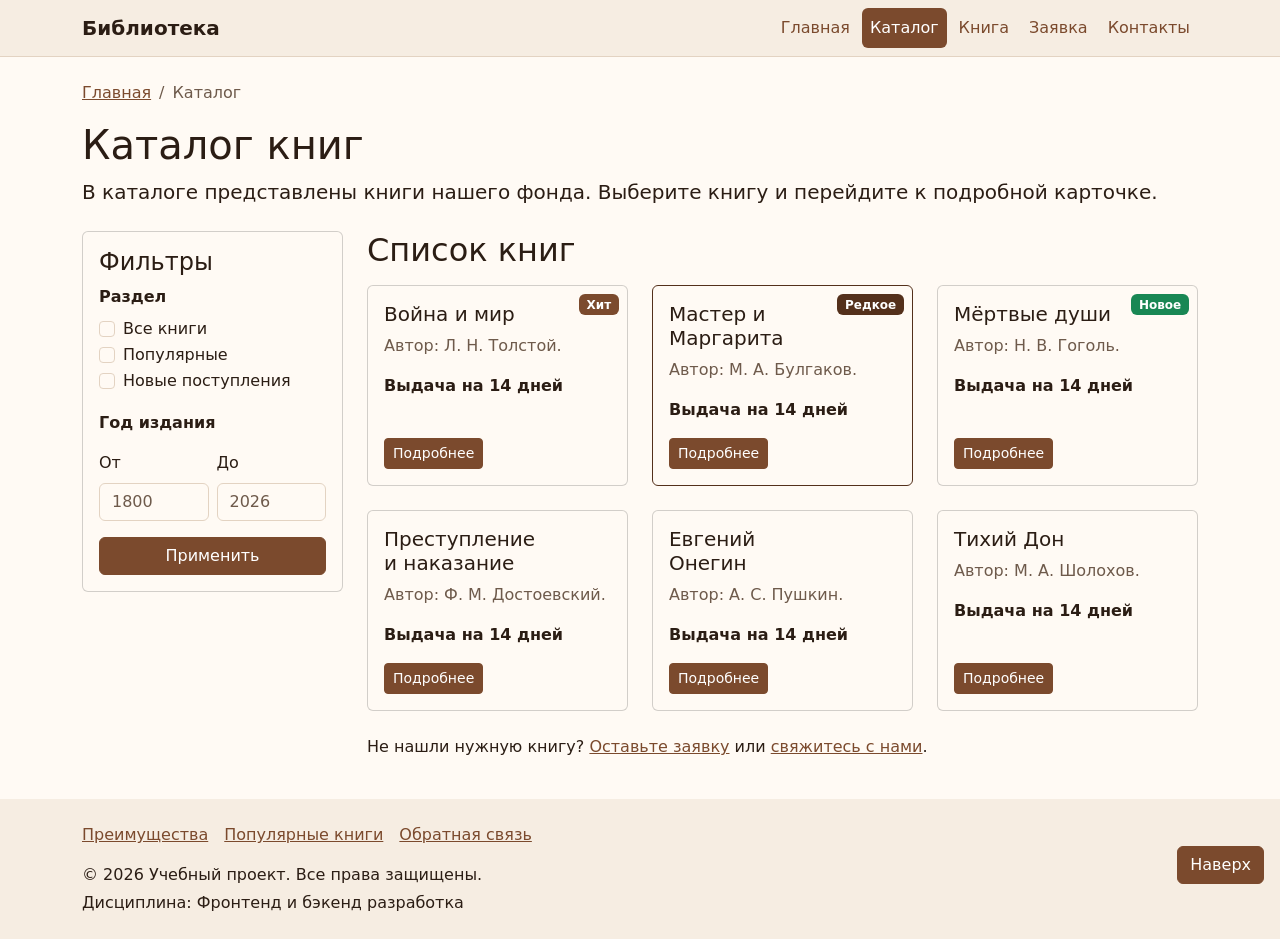
==== commit 6353ac17: "feat: rewrite layout with bootstrap components" ====
--- a/catalog.html
+++ b/catalog.html
@@ -5,148 +5,201 @@
   <meta name="viewport" content="width=device-width, initial-scale=1.0">
   <meta name="description" content="Каталог книг городской библиотеки: классика и современная проза.">
   <title>Каталог книг — Городская библиотека</title>
-  <link rel="stylesheet" href="css/style.css">
   <meta property="og:type" content="website">
   <meta property="og:title" content="Каталог книг — Городская библиотека">
   <meta property="og:description" content="Учебный frontend-проект сайта библиотеки.">
+
+  <!-- Bootstrap 5.3: сначала библиотека, потом наш файл — так наши стили её переопределяют -->
+  <link rel="stylesheet" href="https://cdn.jsdelivr.net/npm/bootstrap@5.3.3/dist/css/bootstrap.min.css" integrity="sha384-QWTKZyjpPEjISv5WaRU9OFeRpok6YctnYmDr5pNlyT2bRjXh0JMhjY6hW+ALEwIH" crossorigin="anonymous">
+  <link rel="stylesheet" href="css/style.css">
+  <script src="https://cdn.jsdelivr.net/npm/bootstrap@5.3.3/dist/js/bootstrap.bundle.min.js" integrity="sha384-YvpcrYf0tY3lHB60NNkmXc5s9fDVZLESaAA55NDzOxhy9GkcIdslK1eN7N6jIeHz" crossorigin="anonymous" defer></script>
 </head>
-<body id="top">
-  <header>
-    <div class="site-header">
-      <a class="site-header__logo" href="index.html">Библиотека</a>
-
-      <nav class="site-nav" aria-label="Основная навигация">
-        <ul class="site-nav__list">
-          <li class="site-nav__item"><a class="site-nav__link" href="index.html">Главная</a></li>
-          <li class="site-nav__item"><a class="site-nav__link site-nav__link--active" href="catalog.html">Каталог</a></li>
-          <li class="site-nav__item"><a class="site-nav__link" href="product.html">Книга</a></li>
-          <li class="site-nav__item"><a class="site-nav__link" href="order.html">Заявка</a></li>
-          <li class="site-nav__item"><a class="site-nav__link" href="contacts.html">Контакты</a></li>
-        </ul>
-      </nav>
-    </div>
+<body id="top" class="d-flex flex-column min-vh-100">
+  <header class="site-header sticky-top border-bottom">
+    <nav class="navbar navbar-expand-lg" aria-label="Основная навигация">
+      <div class="container">
+        <a class="navbar-brand fw-bold" href="index.html">Библиотека</a>
+
+        <button class="navbar-toggler" type="button" data-bs-toggle="collapse" data-bs-target="#main-nav"
+                aria-controls="main-nav" aria-expanded="false" aria-label="Открыть меню">
+          <span class="navbar-toggler-icon"></span>
+        </button>
+
+        <div class="collapse navbar-collapse" id="main-nav">
+          <ul class="navbar-nav nav-pills ms-auto gap-lg-1">
+            <li class="nav-item"><a class="nav-link" href="index.html">Главная</a></li>
+            <li class="nav-item"><a class="nav-link active" aria-current="page" href="catalog.html">Каталог</a></li>
+            <li class="nav-item"><a class="nav-link" href="product.html">Книга</a></li>
+            <li class="nav-item"><a class="nav-link" href="order.html">Заявка</a></li>
+            <li class="nav-item"><a class="nav-link" href="contacts.html">Контакты</a></li>
+          </ul>
+        </div>
+      </div>
+    </nav>
   </header>
 
-  <main>
-    <nav class="breadcrumbs" aria-label="Хлебные крошки">
-      <a href="index.html">Главная</a>
-      <span>Каталог</span>
+  <main class="container py-4 flex-grow-1">
+    <nav aria-label="Хлебные крошки">
+      <ol class="breadcrumb">
+        <li class="breadcrumb-item"><a href="index.html">Главная</a></li>
+        <li class="breadcrumb-item active" aria-current="page">Каталог</li>
+      </ol>
     </nav>
 
-    <section class="section">
+    <section class="mb-4">
       <h1>Каталог книг</h1>
-      <p>
-        В каталоге представлены книги нашего фонда.
-        Выберите книгу и перейдите к подробной карточке.
-      </p>
+      <p class="lead">В каталоге представлены книги нашего фонда. Выберите книгу и перейдите к подробной карточке.</p>
     </section>
 
-    <section class="catalog-layout">
-      <aside class="catalog-filters">
-        <h2>Фильтры</h2>
-
-        <form class="filters-form" action="#" method="get">
-          <fieldset>
-            <legend>Раздел</legend>
-
-            <label>
-              <input type="checkbox" name="category" value="all">
-              Все книги
-            </label>
-
-            <label>
-              <input type="checkbox" name="category" value="popular">
-              Популярные
-            </label>
-
-            <label>
-              <input type="checkbox" name="category" value="new">
-              Новые поступления
-            </label>
-          </fieldset>
-
-          <fieldset>
-            <legend>Год издания</legend>
-
-            <label for="year-from">От</label>
-            <input id="year-from" name="year-from" type="number" min="1800" max="2026" placeholder="1800">
-
-            <label for="year-to">До</label>
-            <input id="year-to" name="year-to" type="number" min="1800" max="2026" placeholder="2026">
-          </fieldset>
-
-          <button class="button" type="submit">Применить</button>
-        </form>
+    <div class="row g-4">
+      <aside class="col-lg-3">
+        <div class="catalog-filters card sticky-lg-top">
+          <div class="card-body">
+            <h2 class="h4">Фильтры</h2>
+
+            <form action="#" method="get">
+              <fieldset class="mb-3">
+                <legend class="fs-6 fw-bold">Раздел</legend>
+                <div class="form-check">
+                  <input class="form-check-input" id="cat-all" type="checkbox" name="category" value="all">
+                  <label class="form-check-label" for="cat-all">Все книги</label>
+                </div>
+                <div class="form-check">
+                  <input class="form-check-input" id="cat-popular" type="checkbox" name="category" value="popular">
+                  <label class="form-check-label" for="cat-popular">Популярные</label>
+                </div>
+                <div class="form-check">
+                  <input class="form-check-input" id="cat-new" type="checkbox" name="category" value="new">
+                  <label class="form-check-label" for="cat-new">Новые поступления</label>
+                </div>
+              </fieldset>
+
+              <fieldset class="mb-3">
+                <legend class="fs-6 fw-bold">Год издания</legend>
+                <div class="row g-2">
+                  <div class="col-6">
+                    <label class="form-label" for="year-from">От</label>
+                    <input class="form-control" id="year-from" name="year-from" type="number" min="1800" max="2026" placeholder="1800">
+                  </div>
+                  <div class="col-6">
+                    <label class="form-label" for="year-to">До</label>
+                    <input class="form-control" id="year-to" name="year-to" type="number" min="1800" max="2026" placeholder="2026">
+                  </div>
+                </div>
+              </fieldset>
+
+              <button class="btn btn-primary w-100" type="submit">Применить</button>
+            </form>
+          </div>
+        </div>
       </aside>
 
-      <section class="catalog-products">
-        <h2>Список книг</h2>
-
-        <div class="products-grid">
-        <article class="product-card">
-          <span class="product-card__badge">Хит</span>
-          <h3 class="product-card__title">Война и мир</h3>
-          <p class="product-card__description">Автор: Л. Н. Толстой.</p>
-          <p class="product-card__price">Выдача на 14 дней</p>
-          <a class="button product-card__button" href="product.html">Подробнее</a>
-        </article>
-
-        <article class="product-card product-card--rare">
-          <span class="product-card__badge">Редкое</span>
-          <h3 class="product-card__title">Мастер и Маргарита</h3>
-          <p class="product-card__description">Автор: М. А. Булгаков.</p>
-          <p class="product-card__price">Выдача на 14 дней</p>
-          <a class="button product-card__button" href="product.html">Подробнее</a>
-        </article>
-
-        <article class="product-card">
-          <span class="product-card__badge">Новое</span>
-          <h3 class="product-card__title">Мёртвые души</h3>
-          <p class="product-card__description">Автор: Н. В. Гоголь.</p>
-          <p class="product-card__price">Выдача на 14 дней</p>
-          <a class="button product-card__button" href="product.html">Подробнее</a>
-        </article>
-
-        <article class="product-card">
-          <h3 class="product-card__title">Преступление и наказание</h3>
-          <p class="product-card__description">Автор: Ф. М. Достоевский.</p>
-          <p class="product-card__price">Выдача на 14 дней</p>
-          <a class="button product-card__button" href="product.html">Подробнее</a>
-        </article>
-
-        <article class="product-card">
-          <h3 class="product-card__title">Евгений Онегин</h3>
-          <p class="product-card__description">Автор: А. С. Пушкин.</p>
-          <p class="product-card__price">Выдача на 14 дней</p>
-          <a class="button product-card__button" href="product.html">Подробнее</a>
-        </article>
-
-        <article class="product-card">
-          <h3 class="product-card__title">Тихий Дон</h3>
-          <p class="product-card__description">Автор: М. А. Шолохов.</p>
-          <p class="product-card__price">Выдача на 14 дней</p>
-          <a class="button product-card__button" href="product.html">Подробнее</a>
-        </article>
+      <section class="col-lg-9">
+        <h2 class="mb-3">Список книг</h2>
+
+        <div class="row row-cols-1 row-cols-sm-2 row-cols-xl-3 g-4">
+            <div class="col">
+            <article class="card book-card h-100">
+              <span class="badge text-bg-primary position-absolute top-0 end-0 m-2">Хит</span>
+              <div class="card-body d-flex flex-column">
+                <h3 class="card-title h5 book-card__title">Война и мир</h3>
+                <p class="card-text text-body-secondary">Автор: Л. Н. Толстой.</p>
+                <p class="card-text fw-bold">Выдача на 14 дней</p>
+                <div class="d-flex flex-wrap gap-2 mt-auto">
+                  <a class="btn btn-primary btn-sm" href="product.html">Подробнее</a>
+                </div>
+              </div>
+            </article>
+            </div>
+
+            <div class="col">
+            <article class="card book-card book-card--rare h-100">
+              <span class="badge text-bg-dark position-absolute top-0 end-0 m-2">Редкое</span>
+              <div class="card-body d-flex flex-column">
+                <h3 class="card-title h5 book-card__title">Мастер и Маргарита</h3>
+                <p class="card-text text-body-secondary">Автор: М. А. Булгаков.</p>
+                <p class="card-text fw-bold">Выдача на 14 дней</p>
+                <div class="d-flex flex-wrap gap-2 mt-auto">
+                  <a class="btn btn-primary btn-sm" href="product.html">Подробнее</a>
+                </div>
+              </div>
+            </article>
+            </div>
+
+            <div class="col">
+            <article class="card book-card h-100">
+              <span class="badge text-bg-success position-absolute top-0 end-0 m-2">Новое</span>
+              <div class="card-body d-flex flex-column">
+                <h3 class="card-title h5 book-card__title">Мёртвые души</h3>
+                <p class="card-text text-body-secondary">Автор: Н. В. Гоголь.</p>
+                <p class="card-text fw-bold">Выдача на 14 дней</p>
+                <div class="d-flex flex-wrap gap-2 mt-auto">
+                  <a class="btn btn-primary btn-sm" href="product.html">Подробнее</a>
+                </div>
+              </div>
+            </article>
+            </div>
+
+            <div class="col">
+            <article class="card book-card h-100">
+              <div class="card-body d-flex flex-column">
+                <h3 class="card-title h5 book-card__title">Преступление и наказание</h3>
+                <p class="card-text text-body-secondary">Автор: Ф. М. Достоевский.</p>
+                <p class="card-text fw-bold">Выдача на 14 дней</p>
+                <div class="d-flex flex-wrap gap-2 mt-auto">
+                  <a class="btn btn-primary btn-sm" href="product.html">Подробнее</a>
+                </div>
+              </div>
+            </article>
+            </div>
+
+            <div class="col">
+            <article class="card book-card h-100">
+              <div class="card-body d-flex flex-column">
+                <h3 class="card-title h5 book-card__title">Евгений Онегин</h3>
+                <p class="card-text text-body-secondary">Автор: А. С. Пушкин.</p>
+                <p class="card-text fw-bold">Выдача на 14 дней</p>
+                <div class="d-flex flex-wrap gap-2 mt-auto">
+                  <a class="btn btn-primary btn-sm" href="product.html">Подробнее</a>
+                </div>
+              </div>
+            </article>
+            </div>
+
+            <div class="col">
+            <article class="card book-card h-100">
+              <div class="card-body d-flex flex-column">
+                <h3 class="card-title h5 book-card__title">Тихий Дон</h3>
+                <p class="card-text text-body-secondary">Автор: М. А. Шолохов.</p>
+                <p class="card-text fw-bold">Выдача на 14 дней</p>
+                <div class="d-flex flex-wrap gap-2 mt-auto">
+                  <a class="btn btn-primary btn-sm" href="product.html">Подробнее</a>
+                </div>
+              </div>
+            </article>
+            </div>
         </div>
 
-        <p>
+        <p class="mt-4">
           Не нашли нужную книгу? <a href="order.html">Оставьте заявку</a>
           или <a href="contacts.html">свяжитесь с нами</a>.
         </p>
       </section>
-    </section>
+    </div>
   </main>
 
-  <footer>
-    <nav class="footer-nav" aria-label="Быстрые ссылки">
-      <a href="index.html#advantages">Преимущества</a>
-      <a href="index.html#popular">Популярные книги</a>
-      <a href="contacts.html#feedback">Обратная связь</a>
-    </nav>
-    <p>&copy; 2026 Учебный проект. Все права защищены.</p>
-    <p>Дисциплина: Фронтенд и бэкенд разработка</p>
+  <footer class="site-footer mt-auto py-4">
+    <div class="container">
+      <nav class="d-flex flex-wrap gap-3 mb-3" aria-label="Быстрые ссылки">
+        <a href="index.html#advantages">Преимущества</a>
+        <a href="index.html#popular">Популярные книги</a>
+        <a href="contacts.html#feedback">Обратная связь</a>
+      </nav>
+      <p class="mb-1">&copy; 2026 Учебный проект. Все права защищены.</p>
+      <p class="mb-0">Дисциплина: Фронтенд и бэкенд разработка</p>
+    </div>
   </footer>
 
-  <a class="back-to-top" href="#top">Наверх</a>
+  <a class="back-to-top btn btn-primary position-fixed bottom-0 end-0 m-3 z-3" href="#top">Наверх</a>
 </body>
 </html>
